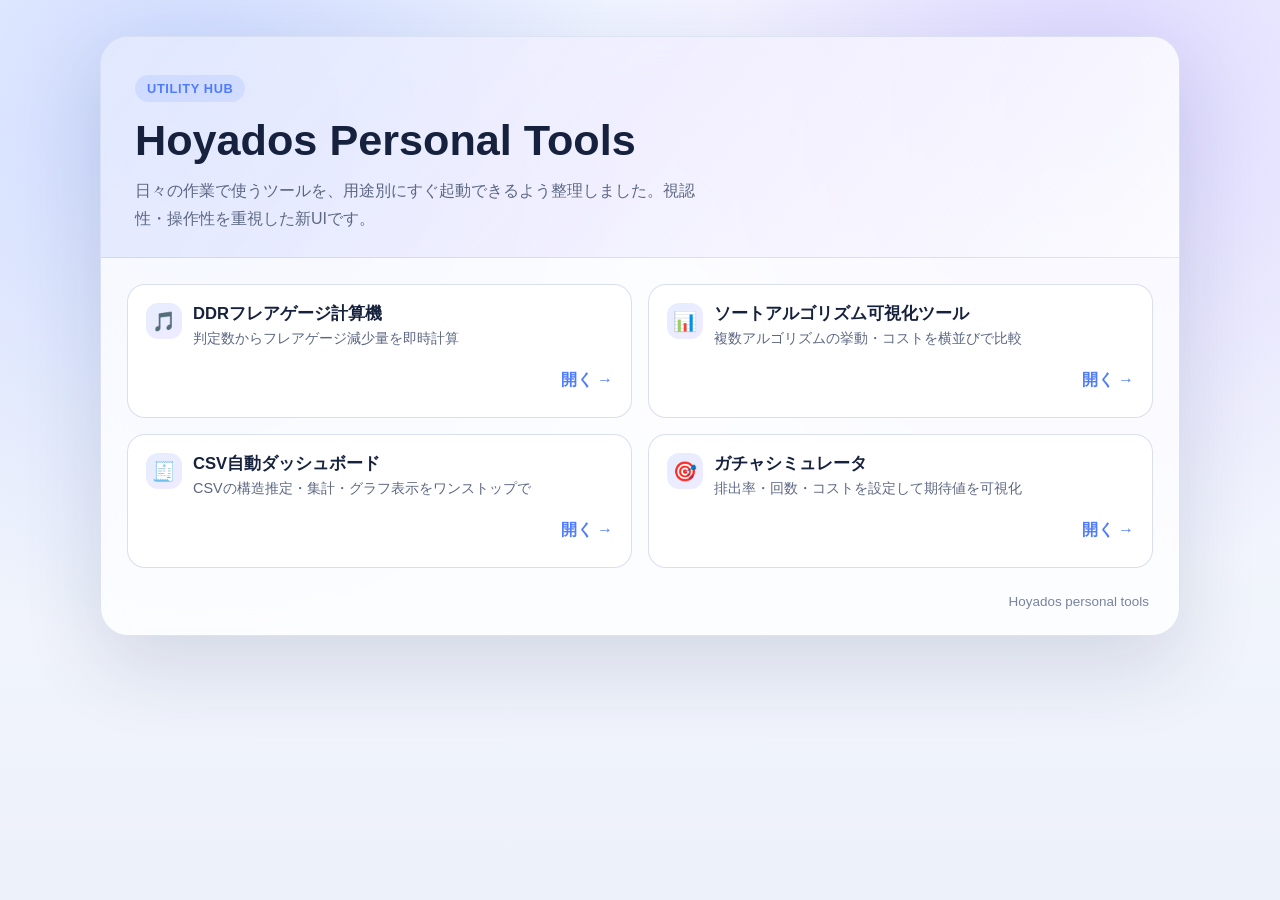
==== index.html @ 7c9bc8e3 "Redesign UI across index and all tool pages" ====
<!DOCTYPE html>
<html lang="ja">
<head>
    <meta charset="UTF-8">
    <meta name="viewport" content="width=device-width, initial-scale=1.0">
    <title>Hoyados personal tools</title>
    <style>
        :root {
            color-scheme: light;
            --bg: #f5f7fb;
            --panel: rgba(255, 255, 255, 0.78);
            --panel-strong: #ffffff;
            --text: #16223d;
            --muted: #5c6783;
            --accent: #4f7cff;
            --accent-2: #7b5cff;
            --outline: rgba(103, 124, 184, 0.2);
            --shadow: 0 30px 80px rgba(29, 48, 94, 0.14);
        }

        * { box-sizing: border-box; }

        body {
            margin: 0;
            min-height: 100vh;
            font-family: "Inter", "Segoe UI", "Noto Sans JP", sans-serif;
            color: var(--text);
            background:
                radial-gradient(circle at 15% 12%, rgba(79, 124, 255, 0.26), transparent 40%),
                radial-gradient(circle at 85% 10%, rgba(123, 92, 255, 0.22), transparent 36%),
                linear-gradient(180deg, #f8faff 0%, #edf1fa 100%);
            padding: 36px 16px;
        }

        .shell {
            width: min(1080px, 100%);
            margin: 0 auto;
            background: var(--panel);
            border-radius: 28px;
            border: 1px solid var(--outline);
            box-shadow: var(--shadow);
            backdrop-filter: blur(16px);
            overflow: hidden;
        }

        .hero {
            padding: 38px 34px 24px;
            border-bottom: 1px solid rgba(103, 124, 184, 0.16);
            background: linear-gradient(130deg, rgba(79, 124, 255, 0.12), rgba(123, 92, 255, 0.08), rgba(255, 255, 255, 0.4));
        }

        .meta {
            display: inline-flex;
            align-items: center;
            gap: 8px;
            padding: 6px 12px;
            border-radius: 999px;
            font-size: 0.8rem;
            letter-spacing: 0.05em;
            text-transform: uppercase;
            color: var(--accent);
            background: rgba(79, 124, 255, 0.12);
            margin-bottom: 14px;
            font-weight: 700;
        }

        h1 { margin: 0; font-size: clamp(1.9rem, 4vw, 2.7rem); }

        .lead {
            margin: 12px 0 0;
            max-width: 64ch;
            color: var(--muted);
            line-height: 1.75;
        }

        .link-list {
            display: grid;
            grid-template-columns: repeat(2, minmax(0, 1fr));
            gap: 16px;
            padding: 26px;
        }

        .tool-link {
            text-decoration: none;
            color: inherit;
            background: var(--panel-strong);
            border-radius: 18px;
            border: 1px solid rgba(108, 129, 189, 0.25);
            padding: 18px 18px 16px;
            transition: transform .18s ease, box-shadow .18s ease, border-color .18s ease;
            display: grid;
            gap: 10px;
            min-height: 134px;
        }

        .tool-link:hover {
            transform: translateY(-4px);
            border-color: rgba(79, 124, 255, 0.55);
            box-shadow: 0 20px 38px rgba(66, 98, 191, 0.18);
        }

        .tool-main {
            display: flex;
            align-items: flex-start;
            gap: 11px;
        }

        .emoji {
            width: 2.25rem;
            height: 2.25rem;
            display: grid;
            place-items: center;
            border-radius: 12px;
            background: linear-gradient(145deg, rgba(79, 124, 255, 0.14), rgba(123, 92, 255, 0.12));
            font-size: 1.2rem;
        }

        .tool-title { font-size: 1.04rem; font-weight: 700; }
        .tool-sub { color: var(--muted); font-size: 0.9rem; line-height: 1.5; margin-top: 3px; }
        .arrow { margin-left: auto; color: var(--accent); font-weight: 700; }

        .caption {
            padding: 0 30px 26px;
            color: #7883a1;
            font-size: .84rem;
            text-align: right;
        }

        @media (max-width: 760px) {
            .hero { padding: 30px 20px 18px; }
            .link-list { grid-template-columns: 1fr; padding: 18px; }
            .caption { padding: 0 20px 18px; text-align: left; }
            .tool-link { min-height: auto; }
        }
    </style>
</head>
<body>
    <div class="shell">
        <header class="hero">
            <div class="meta">Utility Hub</div>
            <h1>Hoyados Personal Tools</h1>
            <p class="lead">日々の作業で使うツールを、用途別にすぐ起動できるよう整理しました。視認性・操作性を重視した新UIです。</p>
        </header>

        <div class="link-list">
            <a class="tool-link" href="ddr_flare_gauge.html">
                <div class="tool-main">
                    <span class="emoji">🎵</span>
                    <div>
                        <div class="tool-title">DDRフレアゲージ計算機</div>
                        <div class="tool-sub">判定数からフレアゲージ減少量を即時計算</div>
                    </div>
                </div>
                <span class="arrow">開く →</span>
            </a>
            <a class="tool-link" href="sorting_visualizer.html">
                <div class="tool-main">
                    <span class="emoji">📊</span>
                    <div>
                        <div class="tool-title">ソートアルゴリズム可視化ツール</div>
                        <div class="tool-sub">複数アルゴリズムの挙動・コストを横並びで比較</div>
                    </div>
                </div>
                <span class="arrow">開く →</span>
            </a>
            <a class="tool-link" href="csv_dashboard.html">
                <div class="tool-main">
                    <span class="emoji">🧾</span>
                    <div>
                        <div class="tool-title">CSV自動ダッシュボード</div>
                        <div class="tool-sub">CSVの構造推定・集計・グラフ表示をワンストップで</div>
                    </div>
                </div>
                <span class="arrow">開く →</span>
            </a>
            <a class="tool-link" href="gacha_simulator.html">
                <div class="tool-main">
                    <span class="emoji">🎯</span>
                    <div>
                        <div class="tool-title">ガチャシミュレータ</div>
                        <div class="tool-sub">排出率・回数・コストを設定して期待値を可視化</div>
                    </div>
                </div>
                <span class="arrow">開く →</span>
            </a>
        </div>

        <div class="caption">Hoyados personal tools</div>
    </div>
</body>
</html>
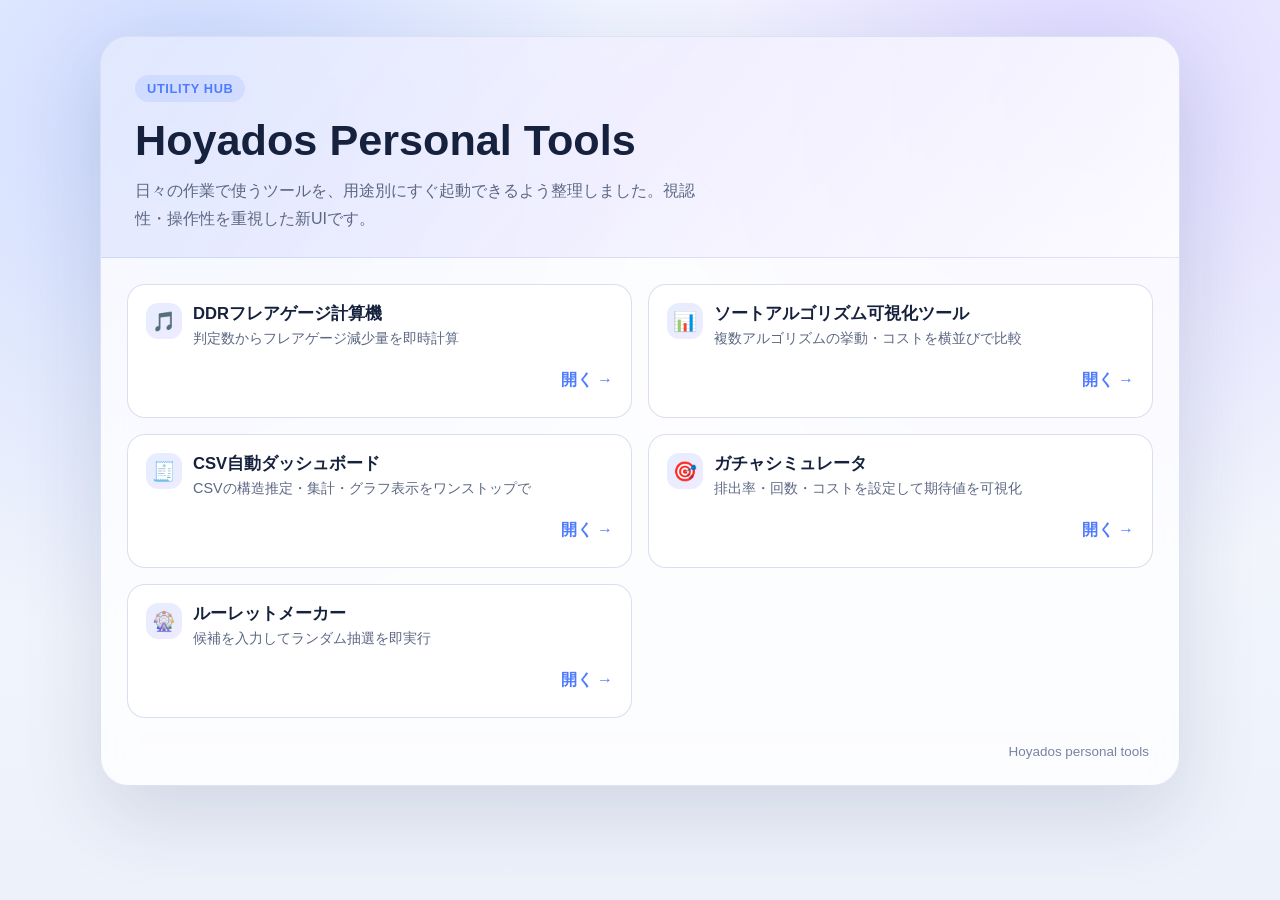
==== commit 41a00000: "Add roulette maker tool and home link" ====
--- a/index.html
+++ b/index.html
@@ -183,6 +183,16 @@
                 </div>
                 <span class="arrow">開く →</span>
             </a>
+            <a class="tool-link" href="roulette.html">
+                <div class="tool-main">
+                    <span class="emoji">🎡</span>
+                    <div>
+                        <div class="tool-title">ルーレットメーカー</div>
+                        <div class="tool-sub">候補を入力してランダム抽選を即実行</div>
+                    </div>
+                </div>
+                <span class="arrow">開く →</span>
+            </a>
         </div>
 
         <div class="caption">Hoyados personal tools</div>
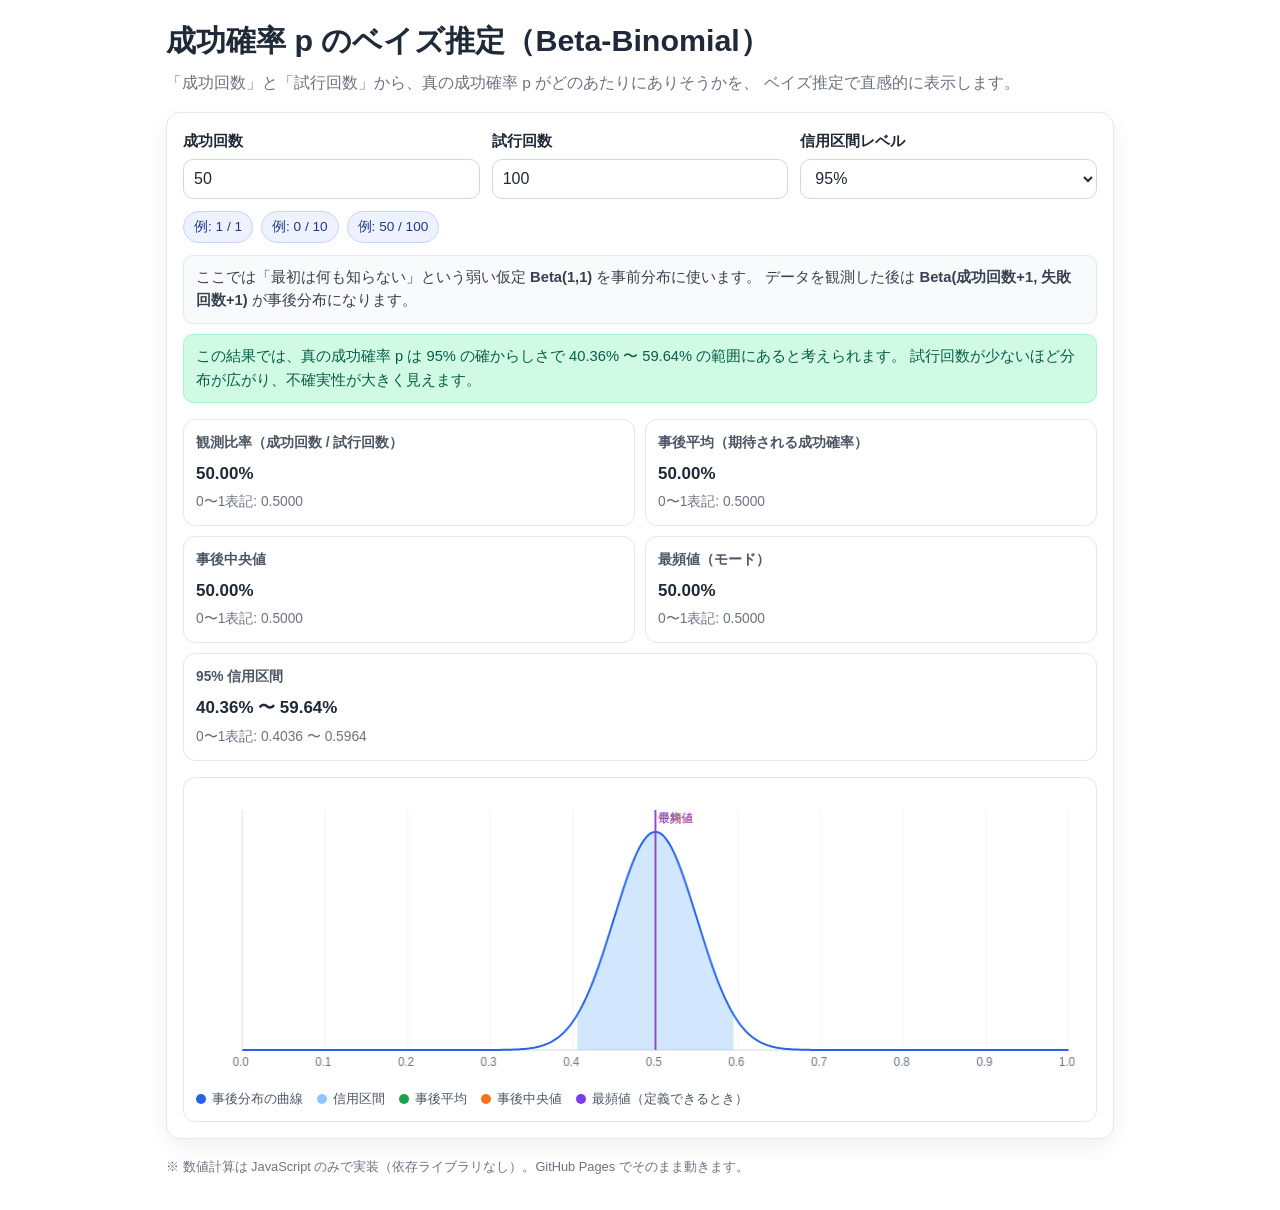
==== commit f9123f03: "Add single-page Bayesian success probability estimator site" ====
--- a/index.html
+++ b/index.html
@@ -1,201 +1,632 @@
 <!DOCTYPE html>
 <html lang="ja">
 <head>
-    <meta charset="UTF-8">
-    <meta name="viewport" content="width=device-width, initial-scale=1.0">
-    <title>Hoyados personal tools</title>
-    <style>
-        :root {
-            color-scheme: light;
-            --bg: #f5f7fb;
-            --panel: rgba(255, 255, 255, 0.78);
-            --panel-strong: #ffffff;
-            --text: #16223d;
-            --muted: #5c6783;
-            --accent: #4f7cff;
-            --accent-2: #7b5cff;
-            --outline: rgba(103, 124, 184, 0.2);
-            --shadow: 0 30px 80px rgba(29, 48, 94, 0.14);
-        }
-
-        * { box-sizing: border-box; }
-
-        body {
-            margin: 0;
-            min-height: 100vh;
-            font-family: "Inter", "Segoe UI", "Noto Sans JP", sans-serif;
-            color: var(--text);
-            background:
-                radial-gradient(circle at 15% 12%, rgba(79, 124, 255, 0.26), transparent 40%),
-                radial-gradient(circle at 85% 10%, rgba(123, 92, 255, 0.22), transparent 36%),
-                linear-gradient(180deg, #f8faff 0%, #edf1fa 100%);
-            padding: 36px 16px;
-        }
-
-        .shell {
-            width: min(1080px, 100%);
-            margin: 0 auto;
-            background: var(--panel);
-            border-radius: 28px;
-            border: 1px solid var(--outline);
-            box-shadow: var(--shadow);
-            backdrop-filter: blur(16px);
-            overflow: hidden;
-        }
-
-        .hero {
-            padding: 38px 34px 24px;
-            border-bottom: 1px solid rgba(103, 124, 184, 0.16);
-            background: linear-gradient(130deg, rgba(79, 124, 255, 0.12), rgba(123, 92, 255, 0.08), rgba(255, 255, 255, 0.4));
-        }
-
-        .meta {
-            display: inline-flex;
-            align-items: center;
-            gap: 8px;
-            padding: 6px 12px;
-            border-radius: 999px;
-            font-size: 0.8rem;
-            letter-spacing: 0.05em;
-            text-transform: uppercase;
-            color: var(--accent);
-            background: rgba(79, 124, 255, 0.12);
-            margin-bottom: 14px;
-            font-weight: 700;
-        }
-
-        h1 { margin: 0; font-size: clamp(1.9rem, 4vw, 2.7rem); }
-
-        .lead {
-            margin: 12px 0 0;
-            max-width: 64ch;
-            color: var(--muted);
-            line-height: 1.75;
-        }
-
-        .link-list {
-            display: grid;
-            grid-template-columns: repeat(2, minmax(0, 1fr));
-            gap: 16px;
-            padding: 26px;
-        }
-
-        .tool-link {
-            text-decoration: none;
-            color: inherit;
-            background: var(--panel-strong);
-            border-radius: 18px;
-            border: 1px solid rgba(108, 129, 189, 0.25);
-            padding: 18px 18px 16px;
-            transition: transform .18s ease, box-shadow .18s ease, border-color .18s ease;
-            display: grid;
-            gap: 10px;
-            min-height: 134px;
-        }
-
-        .tool-link:hover {
-            transform: translateY(-4px);
-            border-color: rgba(79, 124, 255, 0.55);
-            box-shadow: 0 20px 38px rgba(66, 98, 191, 0.18);
-        }
-
-        .tool-main {
-            display: flex;
-            align-items: flex-start;
-            gap: 11px;
-        }
-
-        .emoji {
-            width: 2.25rem;
-            height: 2.25rem;
-            display: grid;
-            place-items: center;
-            border-radius: 12px;
-            background: linear-gradient(145deg, rgba(79, 124, 255, 0.14), rgba(123, 92, 255, 0.12));
-            font-size: 1.2rem;
-        }
-
-        .tool-title { font-size: 1.04rem; font-weight: 700; }
-        .tool-sub { color: var(--muted); font-size: 0.9rem; line-height: 1.5; margin-top: 3px; }
-        .arrow { margin-left: auto; color: var(--accent); font-weight: 700; }
-
-        .caption {
-            padding: 0 30px 26px;
-            color: #7883a1;
-            font-size: .84rem;
-            text-align: right;
-        }
-
-        @media (max-width: 760px) {
-            .hero { padding: 30px 20px 18px; }
-            .link-list { grid-template-columns: 1fr; padding: 18px; }
-            .caption { padding: 0 20px 18px; text-align: left; }
-            .tool-link { min-height: auto; }
-        }
-    </style>
+  <meta charset="UTF-8" />
+  <meta name="viewport" content="width=device-width, initial-scale=1.0" />
+  <title>ベイズ成功確率推定ツール</title>
+  <style>
+    :root {
+      --bg: #ffffff;
+      --card: #ffffff;
+      --text: #1f2937;
+      --muted: #6b7280;
+      --line: #e5e7eb;
+      --accent: #2563eb;
+      --accent-soft: #dbeafe;
+      --danger: #b91c1c;
+      --danger-bg: #fee2e2;
+      --ok: #065f46;
+      --ok-bg: #d1fae5;
+      --shadow: 0 8px 24px rgba(17, 24, 39, 0.06);
+    }
+
+    * { box-sizing: border-box; }
+
+    body {
+      margin: 0;
+      font-family: "Noto Sans JP", "Hiragino Kaku Gothic ProN", "Yu Gothic", sans-serif;
+      color: var(--text);
+      background: var(--bg);
+      line-height: 1.6;
+    }
+
+    .container {
+      max-width: 980px;
+      margin: 0 auto;
+      padding: 20px 16px 32px;
+    }
+
+    h1 {
+      margin: 0;
+      font-size: clamp(1.4rem, 2.4vw, 1.9rem);
+      line-height: 1.35;
+    }
+
+    .lead {
+      margin: 10px 0 0;
+      color: var(--muted);
+      font-size: 0.97rem;
+    }
+
+    .panel {
+      margin-top: 16px;
+      border: 1px solid var(--line);
+      border-radius: 14px;
+      padding: 16px;
+      background: var(--card);
+      box-shadow: var(--shadow);
+    }
+
+    .input-grid {
+      display: grid;
+      grid-template-columns: repeat(3, minmax(0, 1fr));
+      gap: 12px;
+    }
+
+    .field label {
+      display: block;
+      font-weight: 600;
+      margin-bottom: 6px;
+      font-size: 0.94rem;
+    }
+
+    .field input,
+    .field select {
+      width: 100%;
+      height: 40px;
+      border: 1px solid #cfd6e4;
+      border-radius: 10px;
+      padding: 0 10px;
+      font-size: 1rem;
+      background: #fff;
+      color: var(--text);
+    }
+
+    .field input:focus,
+    .field select:focus {
+      outline: 2px solid var(--accent-soft);
+      border-color: var(--accent);
+    }
+
+    .samples {
+      display: flex;
+      flex-wrap: wrap;
+      gap: 8px;
+      margin-top: 12px;
+    }
+
+    .sample-btn {
+      border: 1px solid #c7d2fe;
+      color: #1e3a8a;
+      background: #eef2ff;
+      border-radius: 999px;
+      padding: 6px 10px;
+      font-size: 0.85rem;
+      cursor: pointer;
+    }
+
+    .error-box {
+      margin-top: 12px;
+      background: var(--danger-bg);
+      color: var(--danger);
+      border: 1px solid #fecaca;
+      border-radius: 10px;
+      padding: 10px 12px;
+      font-size: 0.92rem;
+      display: none;
+    }
+
+    .explain {
+      margin-top: 12px;
+      background: #f9fafb;
+      border: 1px solid var(--line);
+      border-radius: 10px;
+      padding: 10px 12px;
+      font-size: 0.92rem;
+      color: #374151;
+    }
+
+    .cards {
+      margin-top: 16px;
+      display: grid;
+      grid-template-columns: repeat(2, minmax(0, 1fr));
+      gap: 10px;
+    }
+
+    .result-card {
+      border: 1px solid var(--line);
+      border-radius: 12px;
+      padding: 12px;
+      background: #fff;
+    }
+
+    .result-card h3 {
+      margin: 0;
+      font-size: 0.86rem;
+      color: #4b5563;
+      font-weight: 600;
+    }
+
+    .value-main {
+      margin-top: 6px;
+      font-weight: 700;
+      font-size: 1.06rem;
+    }
+
+    .value-sub {
+      margin-top: 4px;
+      color: #6b7280;
+      font-size: 0.86rem;
+    }
+
+    .chart-wrap {
+      margin-top: 16px;
+      border: 1px solid var(--line);
+      border-radius: 12px;
+      background: #fff;
+      padding: 12px;
+    }
+
+    canvas {
+      width: 100%;
+      height: 290px;
+      display: block;
+      border-radius: 10px;
+      background: #ffffff;
+    }
+
+    .legend {
+      margin-top: 8px;
+      display: flex;
+      flex-wrap: wrap;
+      gap: 8px 14px;
+      font-size: 0.84rem;
+      color: #4b5563;
+    }
+
+    .dot {
+      width: 10px;
+      height: 10px;
+      border-radius: 50%;
+      display: inline-block;
+      margin-right: 6px;
+      vertical-align: -1px;
+    }
+
+    .summary-band {
+      margin-top: 10px;
+      background: var(--ok-bg);
+      color: var(--ok);
+      border: 1px solid #a7f3d0;
+      border-radius: 10px;
+      padding: 10px 12px;
+      font-size: 0.92rem;
+    }
+
+    footer {
+      margin-top: 18px;
+      color: #6b7280;
+      font-size: 0.8rem;
+    }
+
+    @media (max-width: 760px) {
+      .input-grid,
+      .cards {
+        grid-template-columns: 1fr;
+      }
+
+      canvas { height: 240px; }
+    }
+  </style>
 </head>
 <body>
-    <div class="shell">
-        <header class="hero">
-            <div class="meta">Utility Hub</div>
-            <h1>Hoyados Personal Tools</h1>
-            <p class="lead">日々の作業で使うツールを、用途別にすぐ起動できるよう整理しました。視認性・操作性を重視した新UIです。</p>
-        </header>
-
-        <div class="link-list">
-            <a class="tool-link" href="ddr_flare_gauge.html">
-                <div class="tool-main">
-                    <span class="emoji">🎵</span>
-                    <div>
-                        <div class="tool-title">DDRフレアゲージ計算機</div>
-                        <div class="tool-sub">判定数からフレアゲージ減少量を即時計算</div>
-                    </div>
-                </div>
-                <span class="arrow">開く →</span>
-            </a>
-            <a class="tool-link" href="sorting_visualizer.html">
-                <div class="tool-main">
-                    <span class="emoji">📊</span>
-                    <div>
-                        <div class="tool-title">ソートアルゴリズム可視化ツール</div>
-                        <div class="tool-sub">複数アルゴリズムの挙動・コストを横並びで比較</div>
-                    </div>
-                </div>
-                <span class="arrow">開く →</span>
-            </a>
-            <a class="tool-link" href="csv_dashboard.html">
-                <div class="tool-main">
-                    <span class="emoji">🧾</span>
-                    <div>
-                        <div class="tool-title">CSV自動ダッシュボード</div>
-                        <div class="tool-sub">CSVの構造推定・集計・グラフ表示をワンストップで</div>
-                    </div>
-                </div>
-                <span class="arrow">開く →</span>
-            </a>
-            <a class="tool-link" href="gacha_simulator.html">
-                <div class="tool-main">
-                    <span class="emoji">🎯</span>
-                    <div>
-                        <div class="tool-title">ガチャシミュレータ</div>
-                        <div class="tool-sub">排出率・回数・コストを設定して期待値を可視化</div>
-                    </div>
-                </div>
-                <span class="arrow">開く →</span>
-            </a>
-            <a class="tool-link" href="roulette.html">
-                <div class="tool-main">
-                    <span class="emoji">🎡</span>
-                    <div>
-                        <div class="tool-title">ルーレットメーカー</div>
-                        <div class="tool-sub">候補を入力してランダム抽選を即実行</div>
-                    </div>
-                </div>
-                <span class="arrow">開く →</span>
-            </a>
+  <main class="container">
+    <h1>成功確率 p のベイズ推定（Beta-Binomial）</h1>
+    <p class="lead">
+      「成功回数」と「試行回数」から、真の成功確率 p がどのあたりにありそうかを、
+      ベイズ推定で直感的に表示します。
+    </p>
+
+    <section class="panel" aria-label="入力エリア">
+      <div class="input-grid">
+        <div class="field">
+          <label for="success">成功回数</label>
+          <input id="success" type="number" min="0" step="1" value="50" inputmode="numeric" />
         </div>
-
-        <div class="caption">Hoyados personal tools</div>
-    </div>
+        <div class="field">
+          <label for="trials">試行回数</label>
+          <input id="trials" type="number" min="1" step="1" value="100" inputmode="numeric" />
+        </div>
+        <div class="field">
+          <label for="level">信用区間レベル</label>
+          <select id="level">
+            <option value="0.90">90%</option>
+            <option value="0.95" selected>95%</option>
+            <option value="0.99">99%</option>
+          </select>
+        </div>
+      </div>
+
+      <div class="samples" aria-label="サンプル入力">
+        <button class="sample-btn" type="button" data-s="1" data-n="1">例: 1 / 1</button>
+        <button class="sample-btn" type="button" data-s="0" data-n="10">例: 0 / 10</button>
+        <button class="sample-btn" type="button" data-s="50" data-n="100">例: 50 / 100</button>
+      </div>
+
+      <div id="errorBox" class="error-box" role="alert"></div>
+
+      <div class="explain">
+        ここでは「最初は何も知らない」という弱い仮定 <strong>Beta(1,1)</strong> を事前分布に使います。
+        データを観測した後は <strong>Beta(成功回数+1, 失敗回数+1)</strong> が事後分布になります。
+      </div>
+
+      <div id="summaryBand" class="summary-band"></div>
+
+      <div class="cards" id="cards"></div>
+
+      <div class="chart-wrap">
+        <canvas id="posteriorChart" width="920" height="290" aria-label="事後分布グラフ"></canvas>
+        <div class="legend">
+          <span><span class="dot" style="background:#2563eb"></span>事後分布の曲線</span>
+          <span><span class="dot" style="background:#93c5fd"></span>信用区間</span>
+          <span><span class="dot" style="background:#16a34a"></span>事後平均</span>
+          <span><span class="dot" style="background:#f97316"></span>事後中央値</span>
+          <span><span class="dot" style="background:#7c3aed"></span>最頻値（定義できるとき）</span>
+        </div>
+      </div>
+    </section>
+
+    <footer>
+      ※ 数値計算は JavaScript のみで実装（依存ライブラリなし）。GitHub Pages でそのまま動きます。
+    </footer>
+  </main>
+
+  <script>
+    "use strict";
+
+    const successEl = document.getElementById("success");
+    const trialsEl = document.getElementById("trials");
+    const levelEl = document.getElementById("level");
+    const errorBox = document.getElementById("errorBox");
+    const summaryBand = document.getElementById("summaryBand");
+    const cards = document.getElementById("cards");
+    const canvas = document.getElementById("posteriorChart");
+    const ctx = canvas.getContext("2d");
+
+    const EPS = 1e-12;
+
+    // Lanczos approximation for log-gamma.
+    function logGamma(z) {
+      const p = [
+        676.5203681218851, -1259.1392167224028, 771.3234287776531,
+        -176.6150291621406, 12.507343278686905, -0.13857109526572012,
+        9.984369578019572e-6, 1.5056327351493116e-7
+      ];
+
+      if (z < 0.5) {
+        return Math.log(Math.PI) - Math.log(Math.sin(Math.PI * z)) - logGamma(1 - z);
+      }
+
+      z -= 1;
+      let x = 0.9999999999998099;
+      for (let i = 0; i < p.length; i++) {
+        x += p[i] / (z + i + 1);
+      }
+
+      const t = z + p.length - 0.5;
+      return 0.9189385332046727 + (z + 0.5) * Math.log(t) - t + Math.log(x);
+    }
+
+    function logBeta(a, b) {
+      return logGamma(a) + logGamma(b) - logGamma(a + b);
+    }
+
+    // Continued fraction for incomplete beta function.
+    function betaContinuedFraction(a, b, x) {
+      const maxIter = 200;
+      const fpMin = 1e-30;
+      let qab = a + b;
+      let qap = a + 1;
+      let qam = a - 1;
+      let c = 1;
+      let d = 1 - (qab * x) / qap;
+      if (Math.abs(d) < fpMin) d = fpMin;
+      d = 1 / d;
+      let h = d;
+
+      for (let m = 1; m <= maxIter; m++) {
+        const m2 = 2 * m;
+        let aa = (m * (b - m) * x) / ((qam + m2) * (a + m2));
+        d = 1 + aa * d;
+        if (Math.abs(d) < fpMin) d = fpMin;
+        c = 1 + aa / c;
+        if (Math.abs(c) < fpMin) c = fpMin;
+        d = 1 / d;
+        h *= d * c;
+
+        aa = (-(a + m) * (qab + m) * x) / ((a + m2) * (qap + m2));
+        d = 1 + aa * d;
+        if (Math.abs(d) < fpMin) d = fpMin;
+        c = 1 + aa / c;
+        if (Math.abs(c) < fpMin) c = fpMin;
+        d = 1 / d;
+        const delta = d * c;
+        h *= delta;
+
+        if (Math.abs(delta - 1) < 3e-10) {
+          break;
+        }
+      }
+
+      return h;
+    }
+
+    // Regularized incomplete beta I_x(a,b).
+    function betaCdf(x, a, b) {
+      if (x <= 0) return 0;
+      if (x >= 1) return 1;
+
+      const bt = Math.exp(a * Math.log(x) + b * Math.log(1 - x) - logBeta(a, b));
+      if (x < (a + 1) / (a + b + 2)) {
+        return (bt * betaContinuedFraction(a, b, x)) / a;
+      }
+      return 1 - (bt * betaContinuedFraction(b, a, 1 - x)) / b;
+    }
+
+    function betaQuantile(prob, a, b) {
+      if (prob <= 0) return 0;
+      if (prob >= 1) return 1;
+
+      // Binary search (robust and sufficient for this UI).
+      let lo = 0;
+      let hi = 1;
+      for (let i = 0; i < 80; i++) {
+        const mid = (lo + hi) / 2;
+        const cdf = betaCdf(mid, a, b);
+        if (cdf > prob) {
+          hi = mid;
+        } else {
+          lo = mid;
+        }
+      }
+      return (lo + hi) / 2;
+    }
+
+    function betaPdf(x, a, b) {
+      if (x <= 0 || x >= 1) return 0;
+      return Math.exp((a - 1) * Math.log(x) + (b - 1) * Math.log(1 - x) - logBeta(a, b));
+    }
+
+    function formatProb(x) {
+      const pct = (x * 100).toFixed(2) + "%";
+      const zeroOne = x.toFixed(4);
+      return { pct, zeroOne };
+    }
+
+    function validateInputs(success, trials) {
+      if (!Number.isInteger(trials) || trials <= 0) {
+        return "試行回数は 1 以上の整数で入力してください。";
+      }
+      if (!Number.isInteger(success) || success < 0) {
+        return "成功回数は 0 以上の整数で入力してください。";
+      }
+      if (success > trials) {
+        return "成功回数は試行回数以下にしてください。";
+      }
+      return "";
+    }
+
+    function drawChart(params) {
+      const { a, b, ciLow, ciHigh, mean, median, mode } = params;
+      const W = canvas.width;
+      const H = canvas.height;
+      const pad = { l: 48, r: 16, t: 20, b: 30 };
+      const innerW = W - pad.l - pad.r;
+      const innerH = H - pad.t - pad.b;
+
+      ctx.clearRect(0, 0, W, H);
+
+      const n = 360;
+      const xs = [];
+      const ys = [];
+      let yMax = 0;
+      for (let i = 0; i <= n; i++) {
+        const x = i / n;
+        // Keep away from exact 0 and 1 for numerical stability.
+        const xSafe = Math.min(1 - EPS, Math.max(EPS, x));
+        const y = betaPdf(xSafe, a, b);
+        xs.push(x);
+        ys.push(y);
+        if (isFinite(y)) yMax = Math.max(yMax, y);
+      }
+      yMax = yMax * 1.1 || 1;
+
+      const px = (x) => pad.l + x * innerW;
+      const py = (y) => pad.t + innerH - (y / yMax) * innerH;
+
+      // Axis.
+      ctx.strokeStyle = "#cfd6e4";
+      ctx.lineWidth = 1;
+      ctx.beginPath();
+      ctx.moveTo(pad.l, pad.t);
+      ctx.lineTo(pad.l, pad.t + innerH);
+      ctx.lineTo(pad.l + innerW, pad.t + innerH);
+      ctx.stroke();
+
+      // X ticks.
+      ctx.fillStyle = "#6b7280";
+      ctx.font = "12px sans-serif";
+      for (let t = 0; t <= 10; t++) {
+        const xv = t / 10;
+        const xPix = px(xv);
+        ctx.strokeStyle = "#eef2f7";
+        ctx.beginPath();
+        ctx.moveTo(xPix, pad.t);
+        ctx.lineTo(xPix, pad.t + innerH);
+        ctx.stroke();
+        ctx.fillText(xv.toFixed(1), xPix - 10, pad.t + innerH + 16);
+      }
+
+      // CI fill.
+      ctx.fillStyle = "rgba(147,197,253,0.42)";
+      ctx.beginPath();
+      let started = false;
+      for (let i = 0; i <= n; i++) {
+        const x = xs[i];
+        if (x < ciLow || x > ciHigh) continue;
+        const xPix = px(x);
+        const yPix = py(ys[i]);
+        if (!started) {
+          ctx.moveTo(xPix, py(0));
+          ctx.lineTo(xPix, yPix);
+          started = true;
+        } else {
+          ctx.lineTo(xPix, yPix);
+        }
+      }
+      if (started) {
+        for (let i = n; i >= 0; i--) {
+          const x = xs[i];
+          if (x < ciLow || x > ciHigh) continue;
+          ctx.lineTo(px(x), py(0));
+        }
+      }
+      ctx.closePath();
+      ctx.fill();
+
+      // Density curve.
+      ctx.strokeStyle = "#2563eb";
+      ctx.lineWidth = 2;
+      ctx.beginPath();
+      for (let i = 0; i <= n; i++) {
+        const xPix = px(xs[i]);
+        const yPix = py(ys[i]);
+        if (i === 0) ctx.moveTo(xPix, yPix);
+        else ctx.lineTo(xPix, yPix);
+      }
+      ctx.stroke();
+
+      const drawMarker = (x, color, label) => {
+        ctx.strokeStyle = color;
+        ctx.lineWidth = 1.5;
+        ctx.beginPath();
+        ctx.moveTo(px(x), pad.t);
+        ctx.lineTo(px(x), pad.t + innerH);
+        ctx.stroke();
+        ctx.fillStyle = color;
+        ctx.fillText(label, Math.min(px(x) + 3, W - 56), pad.t + 12);
+      };
+
+      drawMarker(mean, "#16a34a", "平均");
+      drawMarker(median, "#f97316", "中央値");
+      if (mode !== null) {
+        drawMarker(mode, "#7c3aed", "最頻値");
+      }
+    }
+
+    function render() {
+      const success = Number(successEl.value);
+      const trials = Number(trialsEl.value);
+      const level = Number(levelEl.value);
+
+      const err = validateInputs(success, trials);
+      if (err) {
+        errorBox.style.display = "block";
+        errorBox.textContent = err;
+        cards.innerHTML = "";
+        summaryBand.textContent = "入力が有効になると推定結果を表示します。";
+        ctx.clearRect(0, 0, canvas.width, canvas.height);
+        return;
+      }
+      errorBox.style.display = "none";
+
+      const failures = trials - success;
+      const a = success + 1;
+      const b = failures + 1;
+
+      const obs = success / trials;
+      const mean = a / (a + b);
+      const median = betaQuantile(0.5, a, b);
+
+      let mode = null;
+      let modeLabel = "端に張り付く形になり、通常の意味での最頻値は定義できません。";
+      if (a > 1 && b > 1) {
+        mode = (a - 1) / (a + b - 2);
+        modeLabel = "定義可能";
+      }
+
+      const alpha = 1 - level;
+      const ciLow = betaQuantile(alpha / 2, a, b);
+      const ciHigh = betaQuantile(1 - alpha / 2, a, b);
+
+      const obsF = formatProb(obs);
+      const meanF = formatProb(mean);
+      const medF = formatProb(median);
+      const ciLowF = formatProb(ciLow);
+      const ciHighF = formatProb(ciHigh);
+
+      let modeTextMain;
+      let modeTextSub;
+      if (mode !== null) {
+        const modeF = formatProb(mode);
+        modeTextMain = `${modeF.pct}`;
+        modeTextSub = `0〜1表記: ${modeF.zeroOne}`;
+      } else {
+        modeTextMain = "定義不可（境界で最大）";
+        modeTextSub = "a<=1 または b<=1 のため";
+      }
+
+      cards.innerHTML = `
+        <article class="result-card">
+          <h3>観測比率（成功回数 / 試行回数）</h3>
+          <div class="value-main">${obsF.pct}</div>
+          <div class="value-sub">0〜1表記: ${obsF.zeroOne}</div>
+        </article>
+        <article class="result-card">
+          <h3>事後平均（期待される成功確率）</h3>
+          <div class="value-main">${meanF.pct}</div>
+          <div class="value-sub">0〜1表記: ${meanF.zeroOne}</div>
+        </article>
+        <article class="result-card">
+          <h3>事後中央値</h3>
+          <div class="value-main">${medF.pct}</div>
+          <div class="value-sub">0〜1表記: ${medF.zeroOne}</div>
+        </article>
+        <article class="result-card">
+          <h3>最頻値（モード）</h3>
+          <div class="value-main">${modeTextMain}</div>
+          <div class="value-sub">${modeTextSub}</div>
+        </article>
+        <article class="result-card" style="grid-column: 1 / -1;">
+          <h3>${Math.round(level * 100)}% 信用区間</h3>
+          <div class="value-main">${ciLowF.pct} 〜 ${ciHighF.pct}</div>
+          <div class="value-sub">0〜1表記: ${ciLowF.zeroOne} 〜 ${ciHighF.zeroOne}</div>
+        </article>
+      `;
+
+      summaryBand.textContent = `
+        この結果では、真の成功確率 p は ${Math.round(level * 100)}% の確からしさで
+        ${ciLowF.pct} 〜 ${ciHighF.pct} の範囲にあると考えられます。
+        試行回数が少ないほど分布が広がり、不確実性が大きく見えます。
+      `.replace(/\s+/g, " ").trim();
+
+      drawChart({ a, b, ciLow, ciHigh, mean, median, mode });
+    }
+
+    [successEl, trialsEl, levelEl].forEach((el) => {
+      el.addEventListener("input", render);
+      el.addEventListener("change", render);
+    });
+
+    document.querySelectorAll(".sample-btn").forEach((btn) => {
+      btn.addEventListener("click", () => {
+        successEl.value = btn.dataset.s;
+        trialsEl.value = btn.dataset.n;
+        render();
+      });
+    });
+
+    render();
+  </script>
 </body>
 </html>
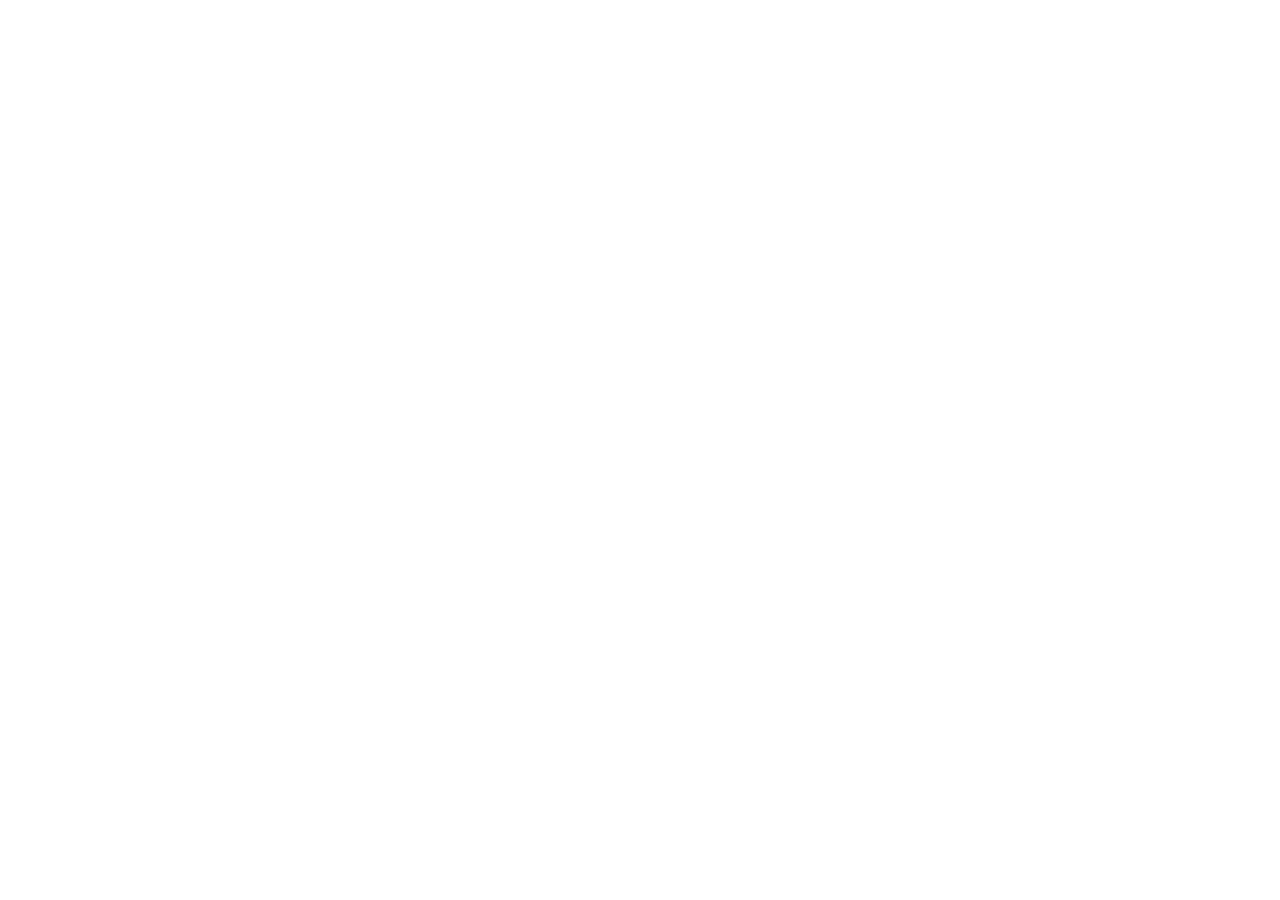
==== commit f7d3b2e3: "Merge branch 'main' into codex/create-roulette-game" ====
--- a/index.html
+++ b/index.html
@@ -219,414 +219,4 @@
     }
   </style>
 </head>
-<body>
-  <main class="container">
-    <h1>成功確率 p のベイズ推定（Beta-Binomial）</h1>
-    <p class="lead">
-      「成功回数」と「試行回数」から、真の成功確率 p がどのあたりにありそうかを、
-      ベイズ推定で直感的に表示します。
-    </p>
-
-    <section class="panel" aria-label="入力エリア">
-      <div class="input-grid">
-        <div class="field">
-          <label for="success">成功回数</label>
-          <input id="success" type="number" min="0" step="1" value="50" inputmode="numeric" />
-        </div>
-        <div class="field">
-          <label for="trials">試行回数</label>
-          <input id="trials" type="number" min="1" step="1" value="100" inputmode="numeric" />
-        </div>
-        <div class="field">
-          <label for="level">信用区間レベル</label>
-          <select id="level">
-            <option value="0.90">90%</option>
-            <option value="0.95" selected>95%</option>
-            <option value="0.99">99%</option>
-          </select>
-        </div>
-      </div>
-
-      <div class="samples" aria-label="サンプル入力">
-        <button class="sample-btn" type="button" data-s="1" data-n="1">例: 1 / 1</button>
-        <button class="sample-btn" type="button" data-s="0" data-n="10">例: 0 / 10</button>
-        <button class="sample-btn" type="button" data-s="50" data-n="100">例: 50 / 100</button>
-      </div>
-
-      <div id="errorBox" class="error-box" role="alert"></div>
-
-      <div class="explain">
-        ここでは「最初は何も知らない」という弱い仮定 <strong>Beta(1,1)</strong> を事前分布に使います。
-        データを観測した後は <strong>Beta(成功回数+1, 失敗回数+1)</strong> が事後分布になります。
-      </div>
-
-      <div id="summaryBand" class="summary-band"></div>
-
-      <div class="cards" id="cards"></div>
-
-      <div class="chart-wrap">
-        <canvas id="posteriorChart" width="920" height="290" aria-label="事後分布グラフ"></canvas>
-        <div class="legend">
-          <span><span class="dot" style="background:#2563eb"></span>事後分布の曲線</span>
-          <span><span class="dot" style="background:#93c5fd"></span>信用区間</span>
-          <span><span class="dot" style="background:#16a34a"></span>事後平均</span>
-          <span><span class="dot" style="background:#f97316"></span>事後中央値</span>
-          <span><span class="dot" style="background:#7c3aed"></span>最頻値（定義できるとき）</span>
-        </div>
-      </div>
-    </section>
-
-    <footer>
-      ※ 数値計算は JavaScript のみで実装（依存ライブラリなし）。GitHub Pages でそのまま動きます。
-    </footer>
-  </main>
-
-  <script>
-    "use strict";
-
-    const successEl = document.getElementById("success");
-    const trialsEl = document.getElementById("trials");
-    const levelEl = document.getElementById("level");
-    const errorBox = document.getElementById("errorBox");
-    const summaryBand = document.getElementById("summaryBand");
-    const cards = document.getElementById("cards");
-    const canvas = document.getElementById("posteriorChart");
-    const ctx = canvas.getContext("2d");
-
-    const EPS = 1e-12;
-
-    // Lanczos approximation for log-gamma.
-    function logGamma(z) {
-      const p = [
-        676.5203681218851, -1259.1392167224028, 771.3234287776531,
-        -176.6150291621406, 12.507343278686905, -0.13857109526572012,
-        9.984369578019572e-6, 1.5056327351493116e-7
-      ];
-
-      if (z < 0.5) {
-        return Math.log(Math.PI) - Math.log(Math.sin(Math.PI * z)) - logGamma(1 - z);
-      }
-
-      z -= 1;
-      let x = 0.9999999999998099;
-      for (let i = 0; i < p.length; i++) {
-        x += p[i] / (z + i + 1);
-      }
-
-      const t = z + p.length - 0.5;
-      return 0.9189385332046727 + (z + 0.5) * Math.log(t) - t + Math.log(x);
-    }
-
-    function logBeta(a, b) {
-      return logGamma(a) + logGamma(b) - logGamma(a + b);
-    }
-
-    // Continued fraction for incomplete beta function.
-    function betaContinuedFraction(a, b, x) {
-      const maxIter = 200;
-      const fpMin = 1e-30;
-      let qab = a + b;
-      let qap = a + 1;
-      let qam = a - 1;
-      let c = 1;
-      let d = 1 - (qab * x) / qap;
-      if (Math.abs(d) < fpMin) d = fpMin;
-      d = 1 / d;
-      let h = d;
-
-      for (let m = 1; m <= maxIter; m++) {
-        const m2 = 2 * m;
-        let aa = (m * (b - m) * x) / ((qam + m2) * (a + m2));
-        d = 1 + aa * d;
-        if (Math.abs(d) < fpMin) d = fpMin;
-        c = 1 + aa / c;
-        if (Math.abs(c) < fpMin) c = fpMin;
-        d = 1 / d;
-        h *= d * c;
-
-        aa = (-(a + m) * (qab + m) * x) / ((a + m2) * (qap + m2));
-        d = 1 + aa * d;
-        if (Math.abs(d) < fpMin) d = fpMin;
-        c = 1 + aa / c;
-        if (Math.abs(c) < fpMin) c = fpMin;
-        d = 1 / d;
-        const delta = d * c;
-        h *= delta;
-
-        if (Math.abs(delta - 1) < 3e-10) {
-          break;
-        }
-      }
-
-      return h;
-    }
-
-    // Regularized incomplete beta I_x(a,b).
-    function betaCdf(x, a, b) {
-      if (x <= 0) return 0;
-      if (x >= 1) return 1;
-
-      const bt = Math.exp(a * Math.log(x) + b * Math.log(1 - x) - logBeta(a, b));
-      if (x < (a + 1) / (a + b + 2)) {
-        return (bt * betaContinuedFraction(a, b, x)) / a;
-      }
-      return 1 - (bt * betaContinuedFraction(b, a, 1 - x)) / b;
-    }
-
-    function betaQuantile(prob, a, b) {
-      if (prob <= 0) return 0;
-      if (prob >= 1) return 1;
-
-      // Binary search (robust and sufficient for this UI).
-      let lo = 0;
-      let hi = 1;
-      for (let i = 0; i < 80; i++) {
-        const mid = (lo + hi) / 2;
-        const cdf = betaCdf(mid, a, b);
-        if (cdf > prob) {
-          hi = mid;
-        } else {
-          lo = mid;
-        }
-      }
-      return (lo + hi) / 2;
-    }
-
-    function betaPdf(x, a, b) {
-      if (x <= 0 || x >= 1) return 0;
-      return Math.exp((a - 1) * Math.log(x) + (b - 1) * Math.log(1 - x) - logBeta(a, b));
-    }
-
-    function formatProb(x) {
-      const pct = (x * 100).toFixed(2) + "%";
-      const zeroOne = x.toFixed(4);
-      return { pct, zeroOne };
-    }
-
-    function validateInputs(success, trials) {
-      if (!Number.isInteger(trials) || trials <= 0) {
-        return "試行回数は 1 以上の整数で入力してください。";
-      }
-      if (!Number.isInteger(success) || success < 0) {
-        return "成功回数は 0 以上の整数で入力してください。";
-      }
-      if (success > trials) {
-        return "成功回数は試行回数以下にしてください。";
-      }
-      return "";
-    }
-
-    function drawChart(params) {
-      const { a, b, ciLow, ciHigh, mean, median, mode } = params;
-      const W = canvas.width;
-      const H = canvas.height;
-      const pad = { l: 48, r: 16, t: 20, b: 30 };
-      const innerW = W - pad.l - pad.r;
-      const innerH = H - pad.t - pad.b;
-
-      ctx.clearRect(0, 0, W, H);
-
-      const n = 360;
-      const xs = [];
-      const ys = [];
-      let yMax = 0;
-      for (let i = 0; i <= n; i++) {
-        const x = i / n;
-        // Keep away from exact 0 and 1 for numerical stability.
-        const xSafe = Math.min(1 - EPS, Math.max(EPS, x));
-        const y = betaPdf(xSafe, a, b);
-        xs.push(x);
-        ys.push(y);
-        if (isFinite(y)) yMax = Math.max(yMax, y);
-      }
-      yMax = yMax * 1.1 || 1;
-
-      const px = (x) => pad.l + x * innerW;
-      const py = (y) => pad.t + innerH - (y / yMax) * innerH;
-
-      // Axis.
-      ctx.strokeStyle = "#cfd6e4";
-      ctx.lineWidth = 1;
-      ctx.beginPath();
-      ctx.moveTo(pad.l, pad.t);
-      ctx.lineTo(pad.l, pad.t + innerH);
-      ctx.lineTo(pad.l + innerW, pad.t + innerH);
-      ctx.stroke();
-
-      // X ticks.
-      ctx.fillStyle = "#6b7280";
-      ctx.font = "12px sans-serif";
-      for (let t = 0; t <= 10; t++) {
-        const xv = t / 10;
-        const xPix = px(xv);
-        ctx.strokeStyle = "#eef2f7";
-        ctx.beginPath();
-        ctx.moveTo(xPix, pad.t);
-        ctx.lineTo(xPix, pad.t + innerH);
-        ctx.stroke();
-        ctx.fillText(xv.toFixed(1), xPix - 10, pad.t + innerH + 16);
-      }
-
-      // CI fill.
-      ctx.fillStyle = "rgba(147,197,253,0.42)";
-      ctx.beginPath();
-      let started = false;
-      for (let i = 0; i <= n; i++) {
-        const x = xs[i];
-        if (x < ciLow || x > ciHigh) continue;
-        const xPix = px(x);
-        const yPix = py(ys[i]);
-        if (!started) {
-          ctx.moveTo(xPix, py(0));
-          ctx.lineTo(xPix, yPix);
-          started = true;
-        } else {
-          ctx.lineTo(xPix, yPix);
-        }
-      }
-      if (started) {
-        for (let i = n; i >= 0; i--) {
-          const x = xs[i];
-          if (x < ciLow || x > ciHigh) continue;
-          ctx.lineTo(px(x), py(0));
-        }
-      }
-      ctx.closePath();
-      ctx.fill();
-
-      // Density curve.
-      ctx.strokeStyle = "#2563eb";
-      ctx.lineWidth = 2;
-      ctx.beginPath();
-      for (let i = 0; i <= n; i++) {
-        const xPix = px(xs[i]);
-        const yPix = py(ys[i]);
-        if (i === 0) ctx.moveTo(xPix, yPix);
-        else ctx.lineTo(xPix, yPix);
-      }
-      ctx.stroke();
-
-      const drawMarker = (x, color, label) => {
-        ctx.strokeStyle = color;
-        ctx.lineWidth = 1.5;
-        ctx.beginPath();
-        ctx.moveTo(px(x), pad.t);
-        ctx.lineTo(px(x), pad.t + innerH);
-        ctx.stroke();
-        ctx.fillStyle = color;
-        ctx.fillText(label, Math.min(px(x) + 3, W - 56), pad.t + 12);
-      };
-
-      drawMarker(mean, "#16a34a", "平均");
-      drawMarker(median, "#f97316", "中央値");
-      if (mode !== null) {
-        drawMarker(mode, "#7c3aed", "最頻値");
-      }
-    }
-
-    function render() {
-      const success = Number(successEl.value);
-      const trials = Number(trialsEl.value);
-      const level = Number(levelEl.value);
-
-      const err = validateInputs(success, trials);
-      if (err) {
-        errorBox.style.display = "block";
-        errorBox.textContent = err;
-        cards.innerHTML = "";
-        summaryBand.textContent = "入力が有効になると推定結果を表示します。";
-        ctx.clearRect(0, 0, canvas.width, canvas.height);
-        return;
-      }
-      errorBox.style.display = "none";
-
-      const failures = trials - success;
-      const a = success + 1;
-      const b = failures + 1;
-
-      const obs = success / trials;
-      const mean = a / (a + b);
-      const median = betaQuantile(0.5, a, b);
-
-      let mode = null;
-      let modeLabel = "端に張り付く形になり、通常の意味での最頻値は定義できません。";
-      if (a > 1 && b > 1) {
-        mode = (a - 1) / (a + b - 2);
-        modeLabel = "定義可能";
-      }
-
-      const alpha = 1 - level;
-      const ciLow = betaQuantile(alpha / 2, a, b);
-      const ciHigh = betaQuantile(1 - alpha / 2, a, b);
-
-      const obsF = formatProb(obs);
-      const meanF = formatProb(mean);
-      const medF = formatProb(median);
-      const ciLowF = formatProb(ciLow);
-      const ciHighF = formatProb(ciHigh);
-
-      let modeTextMain;
-      let modeTextSub;
-      if (mode !== null) {
-        const modeF = formatProb(mode);
-        modeTextMain = `${modeF.pct}`;
-        modeTextSub = `0〜1表記: ${modeF.zeroOne}`;
-      } else {
-        modeTextMain = "定義不可（境界で最大）";
-        modeTextSub = "a<=1 または b<=1 のため";
-      }
-
-      cards.innerHTML = `
-        <article class="result-card">
-          <h3>観測比率（成功回数 / 試行回数）</h3>
-          <div class="value-main">${obsF.pct}</div>
-          <div class="value-sub">0〜1表記: ${obsF.zeroOne}</div>
-        </article>
-        <article class="result-card">
-          <h3>事後平均（期待される成功確率）</h3>
-          <div class="value-main">${meanF.pct}</div>
-          <div class="value-sub">0〜1表記: ${meanF.zeroOne}</div>
-        </article>
-        <article class="result-card">
-          <h3>事後中央値</h3>
-          <div class="value-main">${medF.pct}</div>
-          <div class="value-sub">0〜1表記: ${medF.zeroOne}</div>
-        </article>
-        <article class="result-card">
-          <h3>最頻値（モード）</h3>
-          <div class="value-main">${modeTextMain}</div>
-          <div class="value-sub">${modeTextSub}</div>
-        </article>
-        <article class="result-card" style="grid-column: 1 / -1;">
-          <h3>${Math.round(level * 100)}% 信用区間</h3>
-          <div class="value-main">${ciLowF.pct} 〜 ${ciHighF.pct}</div>
-          <div class="value-sub">0〜1表記: ${ciLowF.zeroOne} 〜 ${ciHighF.zeroOne}</div>
-        </article>
-      `;
-
-      summaryBand.textContent = `
-        この結果では、真の成功確率 p は ${Math.round(level * 100)}% の確からしさで
-        ${ciLowF.pct} 〜 ${ciHighF.pct} の範囲にあると考えられます。
-        試行回数が少ないほど分布が広がり、不確実性が大きく見えます。
-      `.replace(/\s+/g, " ").trim();
-
-      drawChart({ a, b, ciLow, ciHigh, mean, median, mode });
-    }
-
-    [successEl, trialsEl, levelEl].forEach((el) => {
-      el.addEventListener("input", render);
-      el.addEventListener("change", render);
-    });
-
-    document.querySelectorAll(".sample-btn").forEach((btn) => {
-      btn.addEventListener("click", () => {
-        successEl.value = btn.dataset.s;
-        trialsEl.value = btn.dataset.n;
-        render();
-      });
-    });
-
-    render();
-  </script>
-</body>
-</html>
+<body>
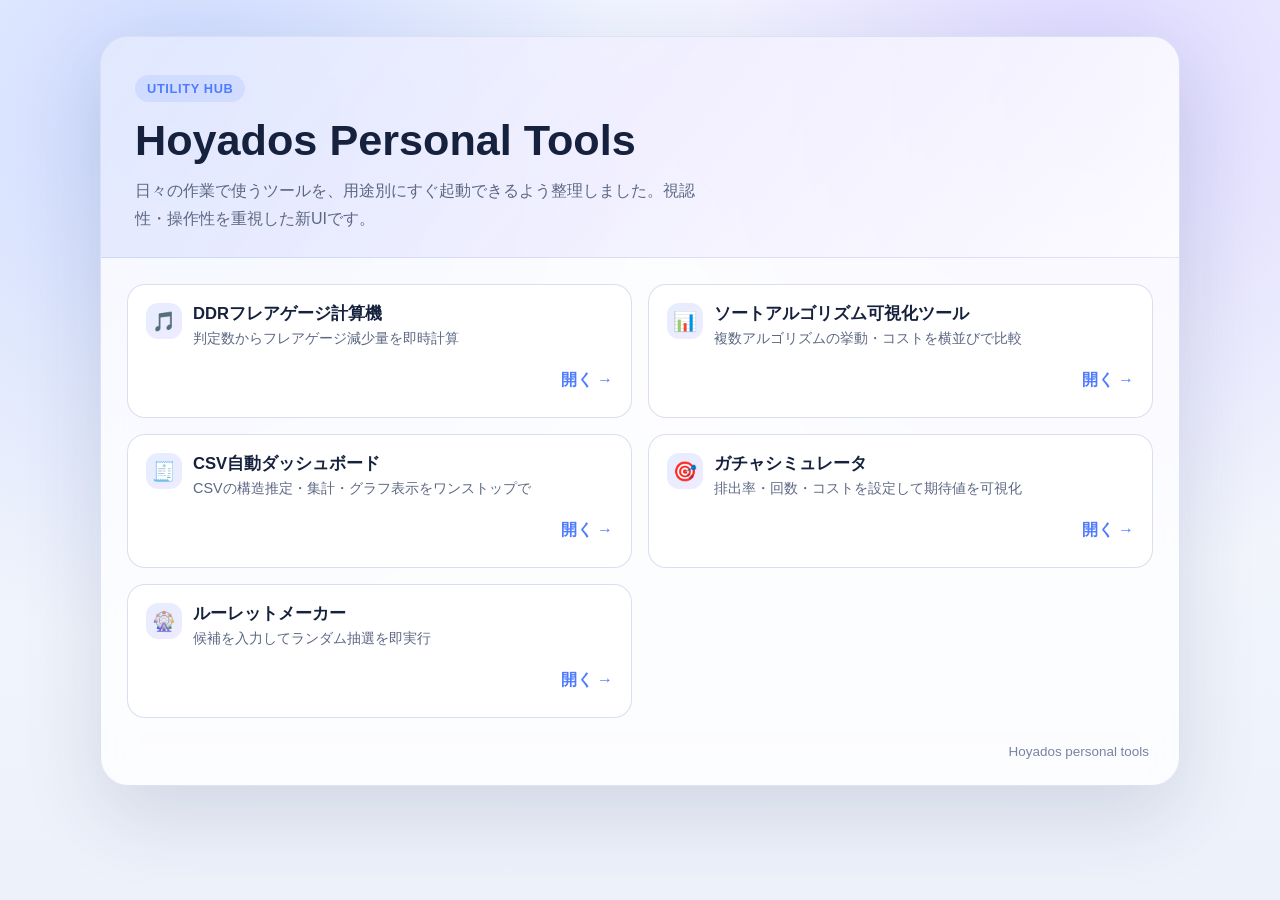
==== commit bd09ea4e: "Restore index.html as tool launcher hub" ====
--- a/index.html
+++ b/index.html
@@ -1,222 +1,201 @@
 <!DOCTYPE html>
 <html lang="ja">
 <head>
-  <meta charset="UTF-8" />
-  <meta name="viewport" content="width=device-width, initial-scale=1.0" />
-  <title>ベイズ成功確率推定ツール</title>
-  <style>
-    :root {
-      --bg: #ffffff;
-      --card: #ffffff;
-      --text: #1f2937;
-      --muted: #6b7280;
-      --line: #e5e7eb;
-      --accent: #2563eb;
-      --accent-soft: #dbeafe;
-      --danger: #b91c1c;
-      --danger-bg: #fee2e2;
-      --ok: #065f46;
-      --ok-bg: #d1fae5;
-      --shadow: 0 8px 24px rgba(17, 24, 39, 0.06);
-    }
-
-    * { box-sizing: border-box; }
-
-    body {
-      margin: 0;
-      font-family: "Noto Sans JP", "Hiragino Kaku Gothic ProN", "Yu Gothic", sans-serif;
-      color: var(--text);
-      background: var(--bg);
-      line-height: 1.6;
-    }
-
-    .container {
-      max-width: 980px;
-      margin: 0 auto;
-      padding: 20px 16px 32px;
-    }
-
-    h1 {
-      margin: 0;
-      font-size: clamp(1.4rem, 2.4vw, 1.9rem);
-      line-height: 1.35;
-    }
-
-    .lead {
-      margin: 10px 0 0;
-      color: var(--muted);
-      font-size: 0.97rem;
-    }
-
-    .panel {
-      margin-top: 16px;
-      border: 1px solid var(--line);
-      border-radius: 14px;
-      padding: 16px;
-      background: var(--card);
-      box-shadow: var(--shadow);
-    }
-
-    .input-grid {
-      display: grid;
-      grid-template-columns: repeat(3, minmax(0, 1fr));
-      gap: 12px;
-    }
-
-    .field label {
-      display: block;
-      font-weight: 600;
-      margin-bottom: 6px;
-      font-size: 0.94rem;
-    }
-
-    .field input,
-    .field select {
-      width: 100%;
-      height: 40px;
-      border: 1px solid #cfd6e4;
-      border-radius: 10px;
-      padding: 0 10px;
-      font-size: 1rem;
-      background: #fff;
-      color: var(--text);
-    }
-
-    .field input:focus,
-    .field select:focus {
-      outline: 2px solid var(--accent-soft);
-      border-color: var(--accent);
-    }
-
-    .samples {
-      display: flex;
-      flex-wrap: wrap;
-      gap: 8px;
-      margin-top: 12px;
-    }
-
-    .sample-btn {
-      border: 1px solid #c7d2fe;
-      color: #1e3a8a;
-      background: #eef2ff;
-      border-radius: 999px;
-      padding: 6px 10px;
-      font-size: 0.85rem;
-      cursor: pointer;
-    }
-
-    .error-box {
-      margin-top: 12px;
-      background: var(--danger-bg);
-      color: var(--danger);
-      border: 1px solid #fecaca;
-      border-radius: 10px;
-      padding: 10px 12px;
-      font-size: 0.92rem;
-      display: none;
-    }
-
-    .explain {
-      margin-top: 12px;
-      background: #f9fafb;
-      border: 1px solid var(--line);
-      border-radius: 10px;
-      padding: 10px 12px;
-      font-size: 0.92rem;
-      color: #374151;
-    }
-
-    .cards {
-      margin-top: 16px;
-      display: grid;
-      grid-template-columns: repeat(2, minmax(0, 1fr));
-      gap: 10px;
-    }
-
-    .result-card {
-      border: 1px solid var(--line);
-      border-radius: 12px;
-      padding: 12px;
-      background: #fff;
-    }
-
-    .result-card h3 {
-      margin: 0;
-      font-size: 0.86rem;
-      color: #4b5563;
-      font-weight: 600;
-    }
-
-    .value-main {
-      margin-top: 6px;
-      font-weight: 700;
-      font-size: 1.06rem;
-    }
-
-    .value-sub {
-      margin-top: 4px;
-      color: #6b7280;
-      font-size: 0.86rem;
-    }
-
-    .chart-wrap {
-      margin-top: 16px;
-      border: 1px solid var(--line);
-      border-radius: 12px;
-      background: #fff;
-      padding: 12px;
-    }
-
-    canvas {
-      width: 100%;
-      height: 290px;
-      display: block;
-      border-radius: 10px;
-      background: #ffffff;
-    }
-
-    .legend {
-      margin-top: 8px;
-      display: flex;
-      flex-wrap: wrap;
-      gap: 8px 14px;
-      font-size: 0.84rem;
-      color: #4b5563;
-    }
-
-    .dot {
-      width: 10px;
-      height: 10px;
-      border-radius: 50%;
-      display: inline-block;
-      margin-right: 6px;
-      vertical-align: -1px;
-    }
-
-    .summary-band {
-      margin-top: 10px;
-      background: var(--ok-bg);
-      color: var(--ok);
-      border: 1px solid #a7f3d0;
-      border-radius: 10px;
-      padding: 10px 12px;
-      font-size: 0.92rem;
-    }
-
-    footer {
-      margin-top: 18px;
-      color: #6b7280;
-      font-size: 0.8rem;
-    }
-
-    @media (max-width: 760px) {
-      .input-grid,
-      .cards {
-        grid-template-columns: 1fr;
-      }
-
-      canvas { height: 240px; }
-    }
-  </style>
+    <meta charset="UTF-8">
+    <meta name="viewport" content="width=device-width, initial-scale=1.0">
+    <title>Hoyados personal tools</title>
+    <style>
+        :root {
+            color-scheme: light;
+            --bg: #f5f7fb;
+            --panel: rgba(255, 255, 255, 0.78);
+            --panel-strong: #ffffff;
+            --text: #16223d;
+            --muted: #5c6783;
+            --accent: #4f7cff;
+            --accent-2: #7b5cff;
+            --outline: rgba(103, 124, 184, 0.2);
+            --shadow: 0 30px 80px rgba(29, 48, 94, 0.14);
+        }
+
+        * { box-sizing: border-box; }
+
+        body {
+            margin: 0;
+            min-height: 100vh;
+            font-family: "Inter", "Segoe UI", "Noto Sans JP", sans-serif;
+            color: var(--text);
+            background:
+                radial-gradient(circle at 15% 12%, rgba(79, 124, 255, 0.26), transparent 40%),
+                radial-gradient(circle at 85% 10%, rgba(123, 92, 255, 0.22), transparent 36%),
+                linear-gradient(180deg, #f8faff 0%, #edf1fa 100%);
+            padding: 36px 16px;
+        }
+
+        .shell {
+            width: min(1080px, 100%);
+            margin: 0 auto;
+            background: var(--panel);
+            border-radius: 28px;
+            border: 1px solid var(--outline);
+            box-shadow: var(--shadow);
+            backdrop-filter: blur(16px);
+            overflow: hidden;
+        }
+
+        .hero {
+            padding: 38px 34px 24px;
+            border-bottom: 1px solid rgba(103, 124, 184, 0.16);
+            background: linear-gradient(130deg, rgba(79, 124, 255, 0.12), rgba(123, 92, 255, 0.08), rgba(255, 255, 255, 0.4));
+        }
+
+        .meta {
+            display: inline-flex;
+            align-items: center;
+            gap: 8px;
+            padding: 6px 12px;
+            border-radius: 999px;
+            font-size: 0.8rem;
+            letter-spacing: 0.05em;
+            text-transform: uppercase;
+            color: var(--accent);
+            background: rgba(79, 124, 255, 0.12);
+            margin-bottom: 14px;
+            font-weight: 700;
+        }
+
+        h1 { margin: 0; font-size: clamp(1.9rem, 4vw, 2.7rem); }
+
+        .lead {
+            margin: 12px 0 0;
+            max-width: 64ch;
+            color: var(--muted);
+            line-height: 1.75;
+        }
+
+        .link-list {
+            display: grid;
+            grid-template-columns: repeat(2, minmax(0, 1fr));
+            gap: 16px;
+            padding: 26px;
+        }
+
+        .tool-link {
+            text-decoration: none;
+            color: inherit;
+            background: var(--panel-strong);
+            border-radius: 18px;
+            border: 1px solid rgba(108, 129, 189, 0.25);
+            padding: 18px 18px 16px;
+            transition: transform .18s ease, box-shadow .18s ease, border-color .18s ease;
+            display: grid;
+            gap: 10px;
+            min-height: 134px;
+        }
+
+        .tool-link:hover {
+            transform: translateY(-4px);
+            border-color: rgba(79, 124, 255, 0.55);
+            box-shadow: 0 20px 38px rgba(66, 98, 191, 0.18);
+        }
+
+        .tool-main {
+            display: flex;
+            align-items: flex-start;
+            gap: 11px;
+        }
+
+        .emoji {
+            width: 2.25rem;
+            height: 2.25rem;
+            display: grid;
+            place-items: center;
+            border-radius: 12px;
+            background: linear-gradient(145deg, rgba(79, 124, 255, 0.14), rgba(123, 92, 255, 0.12));
+            font-size: 1.2rem;
+        }
+
+        .tool-title { font-size: 1.04rem; font-weight: 700; }
+        .tool-sub { color: var(--muted); font-size: 0.9rem; line-height: 1.5; margin-top: 3px; }
+        .arrow { margin-left: auto; color: var(--accent); font-weight: 700; }
+
+        .caption {
+            padding: 0 30px 26px;
+            color: #7883a1;
+            font-size: .84rem;
+            text-align: right;
+        }
+
+        @media (max-width: 760px) {
+            .hero { padding: 30px 20px 18px; }
+            .link-list { grid-template-columns: 1fr; padding: 18px; }
+            .caption { padding: 0 20px 18px; text-align: left; }
+            .tool-link { min-height: auto; }
+        }
+    </style>
 </head>
-<body>+<body>
+    <div class="shell">
+        <header class="hero">
+            <div class="meta">Utility Hub</div>
+            <h1>Hoyados Personal Tools</h1>
+            <p class="lead">日々の作業で使うツールを、用途別にすぐ起動できるよう整理しました。視認性・操作性を重視した新UIです。</p>
+        </header>
+
+        <div class="link-list">
+            <a class="tool-link" href="ddr_flare_gauge.html">
+                <div class="tool-main">
+                    <span class="emoji">🎵</span>
+                    <div>
+                        <div class="tool-title">DDRフレアゲージ計算機</div>
+                        <div class="tool-sub">判定数からフレアゲージ減少量を即時計算</div>
+                    </div>
+                </div>
+                <span class="arrow">開く →</span>
+            </a>
+            <a class="tool-link" href="sorting_visualizer.html">
+                <div class="tool-main">
+                    <span class="emoji">📊</span>
+                    <div>
+                        <div class="tool-title">ソートアルゴリズム可視化ツール</div>
+                        <div class="tool-sub">複数アルゴリズムの挙動・コストを横並びで比較</div>
+                    </div>
+                </div>
+                <span class="arrow">開く →</span>
+            </a>
+            <a class="tool-link" href="csv_dashboard.html">
+                <div class="tool-main">
+                    <span class="emoji">🧾</span>
+                    <div>
+                        <div class="tool-title">CSV自動ダッシュボード</div>
+                        <div class="tool-sub">CSVの構造推定・集計・グラフ表示をワンストップで</div>
+                    </div>
+                </div>
+                <span class="arrow">開く →</span>
+            </a>
+            <a class="tool-link" href="gacha_simulator.html">
+                <div class="tool-main">
+                    <span class="emoji">🎯</span>
+                    <div>
+                        <div class="tool-title">ガチャシミュレータ</div>
+                        <div class="tool-sub">排出率・回数・コストを設定して期待値を可視化</div>
+                    </div>
+                </div>
+                <span class="arrow">開く →</span>
+            </a>
+            <a class="tool-link" href="roulette.html">
+                <div class="tool-main">
+                    <span class="emoji">🎡</span>
+                    <div>
+                        <div class="tool-title">ルーレットメーカー</div>
+                        <div class="tool-sub">候補を入力してランダム抽選を即実行</div>
+                    </div>
+                </div>
+                <span class="arrow">開く →</span>
+            </a>
+        </div>
+
+        <div class="caption">Hoyados personal tools</div>
+    </div>
+</body>
+</html>
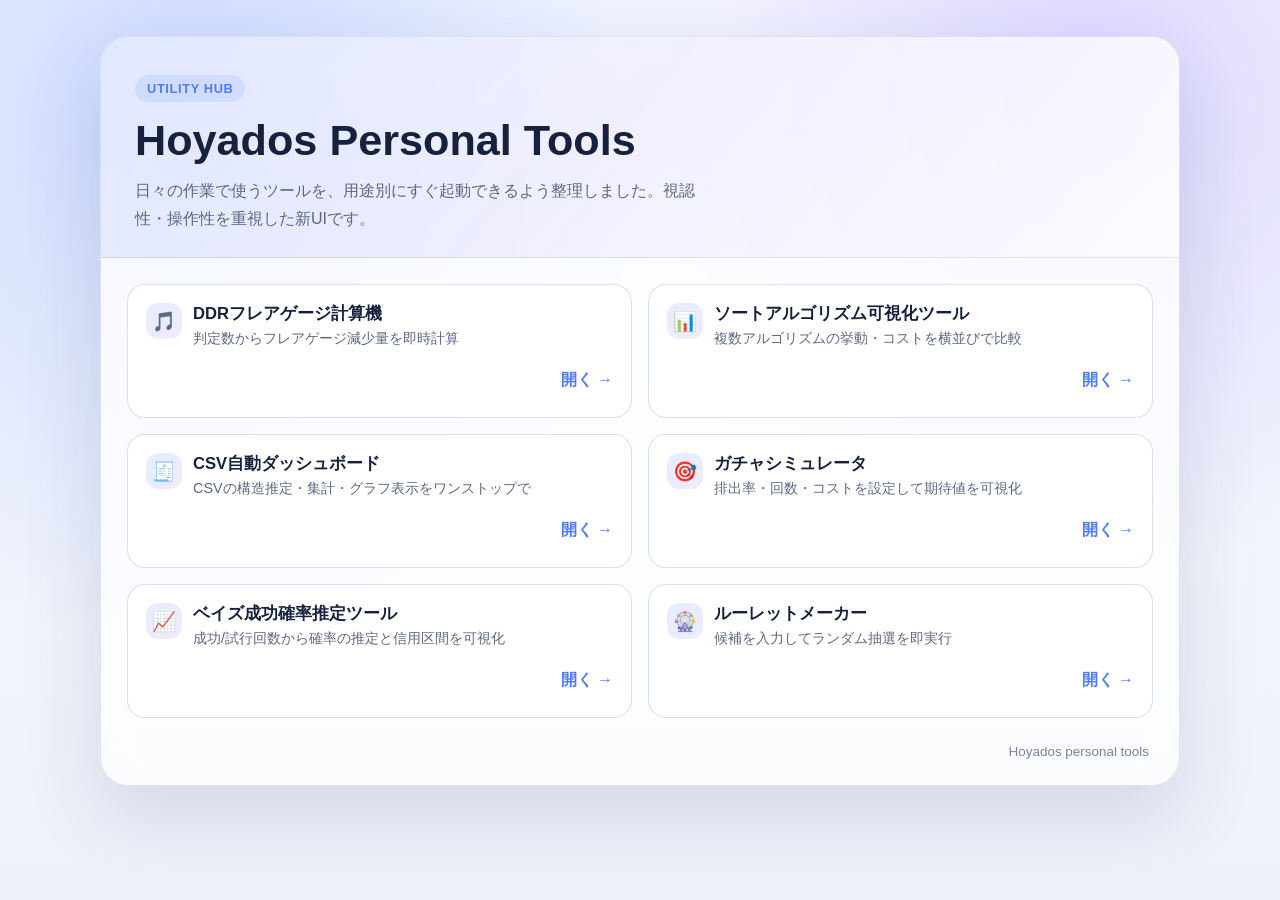
==== commit 62a6c123: "Add Bayesian success probability estimator static page" ====
--- a/index.html
+++ b/index.html
@@ -183,6 +183,16 @@
                 </div>
                 <span class="arrow">開く →</span>
             </a>
+            <a class="tool-link" href="bayes_success_estimator.html">
+                <div class="tool-main">
+                    <span class="emoji">📈</span>
+                    <div>
+                        <div class="tool-title">ベイズ成功確率推定ツール</div>
+                        <div class="tool-sub">成功/試行回数から確率の推定と信用区間を可視化</div>
+                    </div>
+                </div>
+                <span class="arrow">開く →</span>
+            </a>
             <a class="tool-link" href="roulette.html">
                 <div class="tool-main">
                     <span class="emoji">🎡</span>
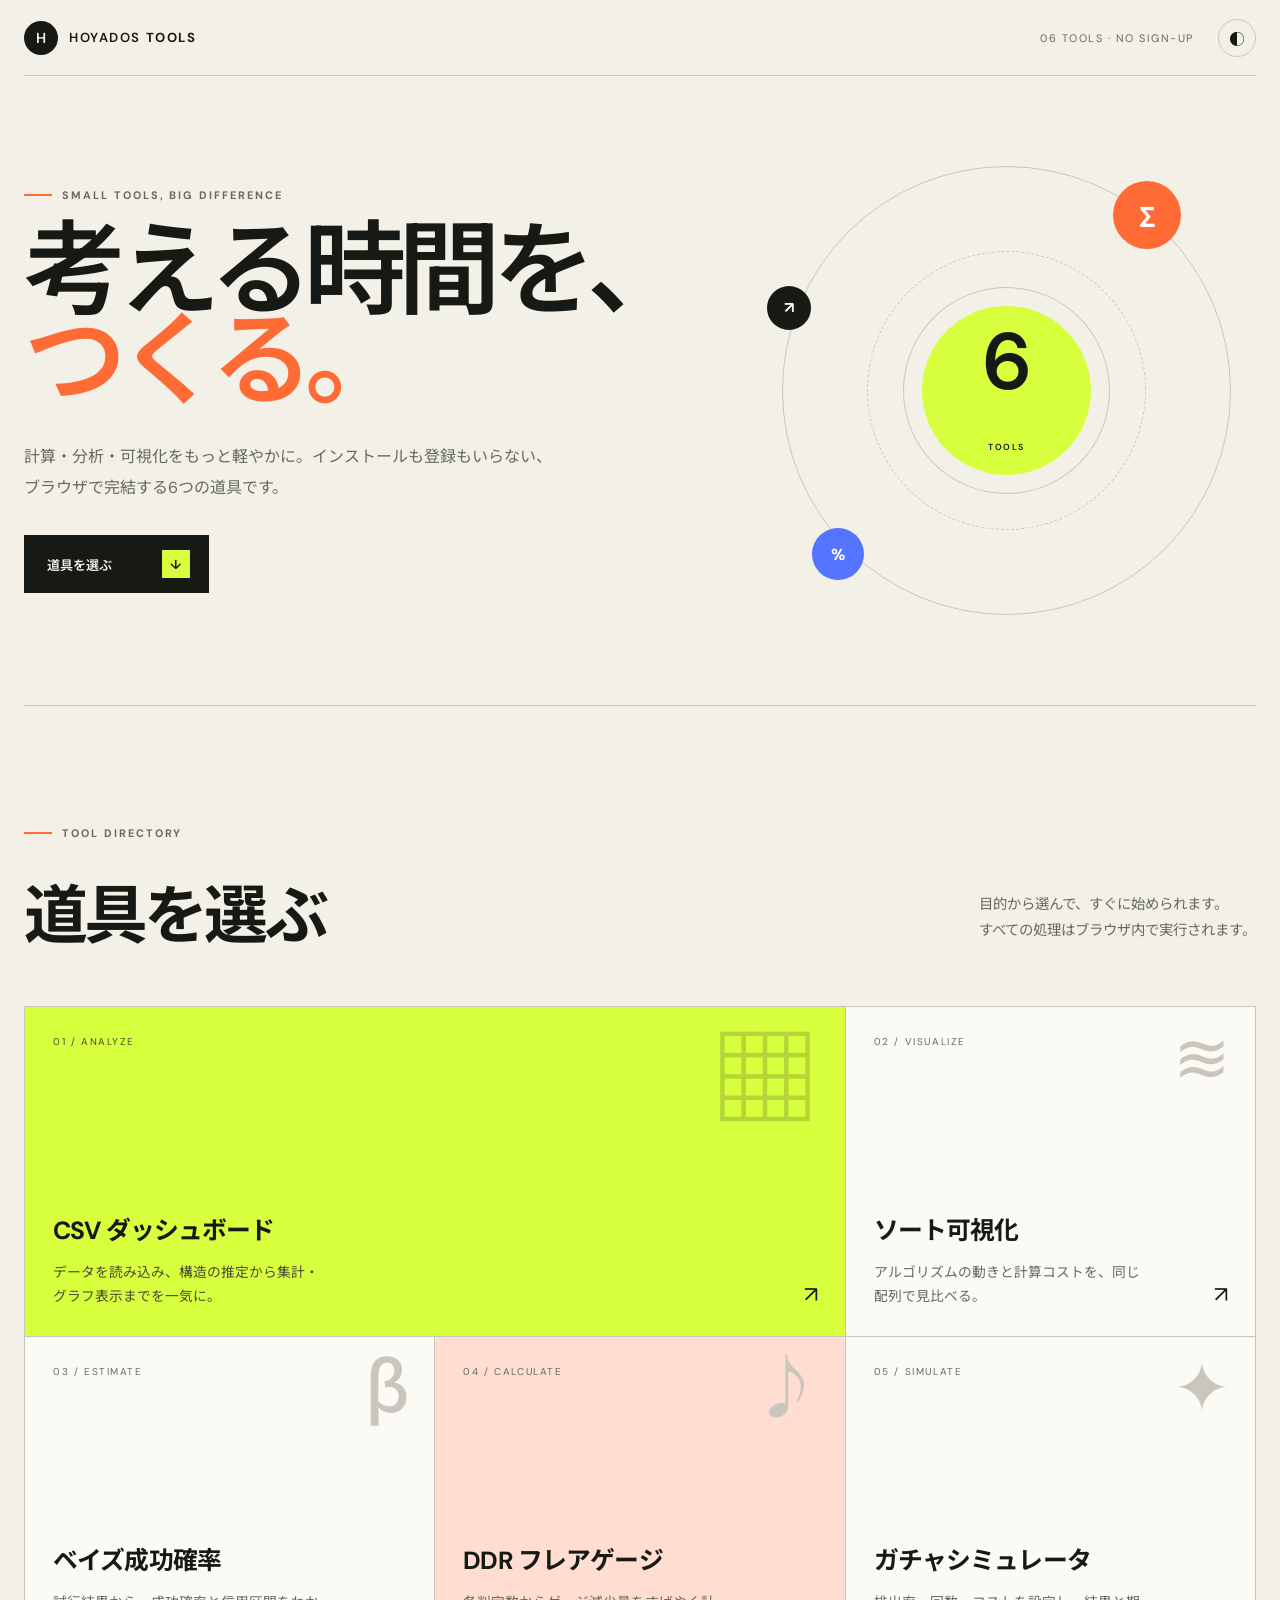
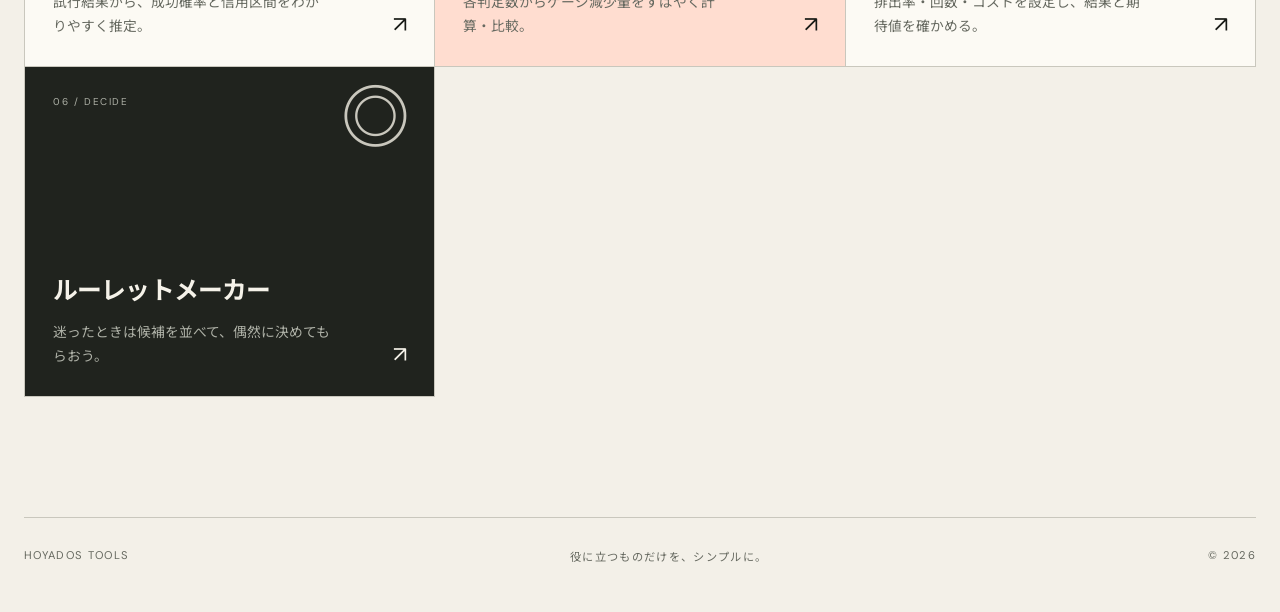
==== commit a977a422: "Redesign frontend with unified tool experience" ====
--- a/index.html
+++ b/index.html
@@ -1,211 +1,73 @@
-<!DOCTYPE html>
+<!doctype html>
 <html lang="ja">
 <head>
-    <meta charset="UTF-8">
-    <meta name="viewport" content="width=device-width, initial-scale=1.0">
-    <title>Hoyados personal tools</title>
-    <style>
-        :root {
-            color-scheme: light;
-            --bg: #f5f7fb;
-            --panel: rgba(255, 255, 255, 0.78);
-            --panel-strong: #ffffff;
-            --text: #16223d;
-            --muted: #5c6783;
-            --accent: #4f7cff;
-            --accent-2: #7b5cff;
-            --outline: rgba(103, 124, 184, 0.2);
-            --shadow: 0 30px 80px rgba(29, 48, 94, 0.14);
-        }
+  <meta charset="utf-8">
+  <meta name="viewport" content="width=device-width, initial-scale=1">
+  <meta name="description" content="計算、分析、可視化、抽選をブラウザだけで完結できる、Hoyadosの軽量Webツール集。">
+  <title>Hoyados Tools — 暮らしと作業の道具箱</title>
+  <link rel="stylesheet" href="site.css">
+</head>
+<body class="home-page">
+  <a class="skip-link" href="#tools">ツール一覧へスキップ</a>
+  <header class="site-header home-header">
+    <a class="brand" href="index.html" aria-label="Hoyados Tools ホーム">
+      <span class="brand-mark">H</span><span>HOYADOS <b>TOOLS</b></span>
+    </a>
+    <div class="header-actions">
+      <span class="tool-count">06 TOOLS · NO SIGN-UP</span>
+      <button class="theme-toggle" type="button" aria-label="カラーテーマを切り替える"><span aria-hidden="true">◐</span></button>
+    </div>
+  </header>
 
-        * { box-sizing: border-box; }
+  <main>
+    <section class="home-hero" aria-labelledby="hero-title">
+      <div class="hero-copy">
+        <p class="eyebrow"><span></span> SMALL TOOLS, BIG DIFFERENCE</p>
+        <h1 id="hero-title">考える時間を、<br><em>つくる。</em></h1>
+        <p class="hero-lead">計算・分析・可視化をもっと軽やかに。インストールも登録もいらない、ブラウザで完結する6つの道具です。</p>
+        <a class="primary-link" href="#tools">道具を選ぶ <span>↓</span></a>
+      </div>
+      <div class="hero-orbit" aria-hidden="true">
+        <div class="orbit-ring ring-one"></div><div class="orbit-ring ring-two"></div>
+        <div class="orbit-core">6<small>TOOLS</small></div>
+        <span class="orbit-dot dot-one">Σ</span><span class="orbit-dot dot-two">%</span><span class="orbit-dot dot-three">↗</span>
+      </div>
+    </section>
 
-        body {
-            margin: 0;
-            min-height: 100vh;
-            font-family: "Inter", "Segoe UI", "Noto Sans JP", sans-serif;
-            color: var(--text);
-            background:
-                radial-gradient(circle at 15% 12%, rgba(79, 124, 255, 0.26), transparent 40%),
-                radial-gradient(circle at 85% 10%, rgba(123, 92, 255, 0.22), transparent 36%),
-                linear-gradient(180deg, #f8faff 0%, #edf1fa 100%);
-            padding: 36px 16px;
-        }
-
-        .shell {
-            width: min(1080px, 100%);
-            margin: 0 auto;
-            background: var(--panel);
-            border-radius: 28px;
-            border: 1px solid var(--outline);
-            box-shadow: var(--shadow);
-            backdrop-filter: blur(16px);
-            overflow: hidden;
-        }
-
-        .hero {
-            padding: 38px 34px 24px;
-            border-bottom: 1px solid rgba(103, 124, 184, 0.16);
-            background: linear-gradient(130deg, rgba(79, 124, 255, 0.12), rgba(123, 92, 255, 0.08), rgba(255, 255, 255, 0.4));
-        }
-
-        .meta {
-            display: inline-flex;
-            align-items: center;
-            gap: 8px;
-            padding: 6px 12px;
-            border-radius: 999px;
-            font-size: 0.8rem;
-            letter-spacing: 0.05em;
-            text-transform: uppercase;
-            color: var(--accent);
-            background: rgba(79, 124, 255, 0.12);
-            margin-bottom: 14px;
-            font-weight: 700;
-        }
-
-        h1 { margin: 0; font-size: clamp(1.9rem, 4vw, 2.7rem); }
-
-        .lead {
-            margin: 12px 0 0;
-            max-width: 64ch;
-            color: var(--muted);
-            line-height: 1.75;
-        }
-
-        .link-list {
-            display: grid;
-            grid-template-columns: repeat(2, minmax(0, 1fr));
-            gap: 16px;
-            padding: 26px;
-        }
-
-        .tool-link {
-            text-decoration: none;
-            color: inherit;
-            background: var(--panel-strong);
-            border-radius: 18px;
-            border: 1px solid rgba(108, 129, 189, 0.25);
-            padding: 18px 18px 16px;
-            transition: transform .18s ease, box-shadow .18s ease, border-color .18s ease;
-            display: grid;
-            gap: 10px;
-            min-height: 134px;
-        }
-
-        .tool-link:hover {
-            transform: translateY(-4px);
-            border-color: rgba(79, 124, 255, 0.55);
-            box-shadow: 0 20px 38px rgba(66, 98, 191, 0.18);
-        }
-
-        .tool-main {
-            display: flex;
-            align-items: flex-start;
-            gap: 11px;
-        }
-
-        .emoji {
-            width: 2.25rem;
-            height: 2.25rem;
-            display: grid;
-            place-items: center;
-            border-radius: 12px;
-            background: linear-gradient(145deg, rgba(79, 124, 255, 0.14), rgba(123, 92, 255, 0.12));
-            font-size: 1.2rem;
-        }
-
-        .tool-title { font-size: 1.04rem; font-weight: 700; }
-        .tool-sub { color: var(--muted); font-size: 0.9rem; line-height: 1.5; margin-top: 3px; }
-        .arrow { margin-left: auto; color: var(--accent); font-weight: 700; }
-
-        .caption {
-            padding: 0 30px 26px;
-            color: #7883a1;
-            font-size: .84rem;
-            text-align: right;
-        }
-
-        @media (max-width: 760px) {
-            .hero { padding: 30px 20px 18px; }
-            .link-list { grid-template-columns: 1fr; padding: 18px; }
-            .caption { padding: 0 20px 18px; text-align: left; }
-            .tool-link { min-height: auto; }
-        }
-    </style>
-</head>
-<body>
-    <div class="shell">
-        <header class="hero">
-            <div class="meta">Utility Hub</div>
-            <h1>Hoyados Personal Tools</h1>
-            <p class="lead">日々の作業で使うツールを、用途別にすぐ起動できるよう整理しました。視認性・操作性を重視した新UIです。</p>
-        </header>
-
-        <div class="link-list">
-            <a class="tool-link" href="ddr_flare_gauge.html">
-                <div class="tool-main">
-                    <span class="emoji">🎵</span>
-                    <div>
-                        <div class="tool-title">DDRフレアゲージ計算機</div>
-                        <div class="tool-sub">判定数からフレアゲージ減少量を即時計算</div>
-                    </div>
-                </div>
-                <span class="arrow">開く →</span>
-            </a>
-            <a class="tool-link" href="sorting_visualizer.html">
-                <div class="tool-main">
-                    <span class="emoji">📊</span>
-                    <div>
-                        <div class="tool-title">ソートアルゴリズム可視化ツール</div>
-                        <div class="tool-sub">複数アルゴリズムの挙動・コストを横並びで比較</div>
-                    </div>
-                </div>
-                <span class="arrow">開く →</span>
-            </a>
-            <a class="tool-link" href="csv_dashboard.html">
-                <div class="tool-main">
-                    <span class="emoji">🧾</span>
-                    <div>
-                        <div class="tool-title">CSV自動ダッシュボード</div>
-                        <div class="tool-sub">CSVの構造推定・集計・グラフ表示をワンストップで</div>
-                    </div>
-                </div>
-                <span class="arrow">開く →</span>
-            </a>
-            <a class="tool-link" href="gacha_simulator.html">
-                <div class="tool-main">
-                    <span class="emoji">🎯</span>
-                    <div>
-                        <div class="tool-title">ガチャシミュレータ</div>
-                        <div class="tool-sub">排出率・回数・コストを設定して期待値を可視化</div>
-                    </div>
-                </div>
-                <span class="arrow">開く →</span>
-            </a>
-            <a class="tool-link" href="bayes_success_estimator.html">
-                <div class="tool-main">
-                    <span class="emoji">📈</span>
-                    <div>
-                        <div class="tool-title">ベイズ成功確率推定ツール</div>
-                        <div class="tool-sub">成功/試行回数から確率の推定と信用区間を可視化</div>
-                    </div>
-                </div>
-                <span class="arrow">開く →</span>
-            </a>
-            <a class="tool-link" href="roulette.html">
-                <div class="tool-main">
-                    <span class="emoji">🎡</span>
-                    <div>
-                        <div class="tool-title">ルーレットメーカー</div>
-                        <div class="tool-sub">候補を入力してランダム抽選を即実行</div>
-                    </div>
-                </div>
-                <span class="arrow">開く →</span>
-            </a>
-        </div>
-
-        <div class="caption">Hoyados personal tools</div>
-    </div>
+    <section class="tools-section" id="tools" aria-labelledby="tools-title">
+      <div class="section-heading">
+        <div><p class="eyebrow"><span></span> TOOL DIRECTORY</p><h2 id="tools-title">道具を選ぶ</h2></div>
+        <p>目的から選んで、すぐに始められます。<br>すべての処理はブラウザ内で実行されます。</p>
+      </div>
+      <div class="tool-grid">
+        <a class="tool-card featured" href="csv_dashboard.html">
+          <span class="card-number">01 / ANALYZE</span><span class="card-icon">▦</span>
+          <div><h3>CSV ダッシュボード</h3><p>データを読み込み、構造の推定から集計・グラフ表示までを一気に。</p></div><span class="card-arrow">↗</span>
+        </a>
+        <a class="tool-card" href="sorting_visualizer.html">
+          <span class="card-number">02 / VISUALIZE</span><span class="card-icon">≋</span>
+          <div><h3>ソート可視化</h3><p>アルゴリズムの動きと計算コストを、同じ配列で見比べる。</p></div><span class="card-arrow">↗</span>
+        </a>
+        <a class="tool-card" href="bayes_success_estimator.html">
+          <span class="card-number">03 / ESTIMATE</span><span class="card-icon">β</span>
+          <div><h3>ベイズ成功確率</h3><p>試行結果から、成功確率と信用区間をわかりやすく推定。</p></div><span class="card-arrow">↗</span>
+        </a>
+        <a class="tool-card warm" href="ddr_flare_gauge.html">
+          <span class="card-number">04 / CALCULATE</span><span class="card-icon">♪</span>
+          <div><h3>DDR フレアゲージ</h3><p>各判定数からゲージ減少量をすばやく計算・比較。</p></div><span class="card-arrow">↗</span>
+        </a>
+        <a class="tool-card" href="gacha_simulator.html">
+          <span class="card-number">05 / SIMULATE</span><span class="card-icon">✦</span>
+          <div><h3>ガチャシミュレータ</h3><p>排出率・回数・コストを設定し、結果と期待値を確かめる。</p></div><span class="card-arrow">↗</span>
+        </a>
+        <a class="tool-card dark" href="roulette.html">
+          <span class="card-number">06 / DECIDE</span><span class="card-icon">◎</span>
+          <div><h3>ルーレットメーカー</h3><p>迷ったときは候補を並べて、偶然に決めてもらおう。</p></div><span class="card-arrow">↗</span>
+        </a>
+      </div>
+    </section>
+  </main>
+  <footer class="site-footer"><span>HOYADOS TOOLS</span><p>役に立つものだけを、シンプルに。</p><span>© 2026</span></footer>
+  <script src="site.js"></script>
 </body>
 </html>
--- a/site.css
+++ b/site.css
@@ -0,0 +1,13 @@
+@import url('https://fonts.googleapis.com/css2?family=DM+Sans:wght@400;500;600;700&family=Noto+Sans+JP:wght@400;500;600;700&display=swap');
+
+:root{color-scheme:light;--paper:#f3f0e8;--surface:#fcfaf4;--ink:#171915;--muted:#666960;--line:#c9c7bd;--acid:#d8ff3e;--orange:#ff6b35;--blue:#5574ff;--shadow:0 18px 50px rgba(23,25,21,.09);font-family:"DM Sans","Noto Sans JP",sans-serif}
+:root[data-theme="dark"]{color-scheme:dark;--paper:#171915;--surface:#22241f;--ink:#f5f2e9;--muted:#a9aca2;--line:#44473f;--shadow:0 18px 50px rgba(0,0,0,.25)}
+*{box-sizing:border-box}html{scroll-behavior:smooth}body{margin:0;color:var(--ink);background:var(--paper);font-family:inherit}button,input,select,textarea{font:inherit}.skip-link{position:fixed;left:1rem;top:-5rem;z-index:100;padding:.75rem 1rem;background:var(--ink);color:var(--paper)}.skip-link:focus{top:1rem}
+.site-header{width:min(1400px,calc(100% - 48px));height:76px;margin:auto;display:flex;align-items:center;justify-content:space-between;border-bottom:1px solid var(--line);position:relative;z-index:10}.brand{display:flex;align-items:center;gap:11px;color:var(--ink);text-decoration:none;font-size:.82rem;font-weight:600;letter-spacing:.12em}.brand b{font-weight:700}.brand-mark{display:grid;place-items:center;width:34px;height:34px;border-radius:50%;background:var(--ink);color:var(--paper);font-size:.9rem;letter-spacing:0}.header-actions{display:flex;align-items:center;gap:24px}.tool-count{font-size:.68rem;letter-spacing:.14em;color:var(--muted)}.theme-toggle{width:38px;height:38px;border:1px solid var(--line);border-radius:50%;background:transparent;color:var(--ink);cursor:pointer;transition:.2s}.theme-toggle:hover{background:var(--acid);color:#171915;border-color:var(--ink);transform:rotate(20deg)}
+.home-hero{min-height:630px;width:min(1400px,calc(100% - 48px));margin:auto;display:grid;grid-template-columns:1.2fr .8fr;align-items:center;border-bottom:1px solid var(--line);overflow:hidden}.eyebrow{display:flex;align-items:center;gap:10px;margin:0 0 24px;font-size:.68rem;font-weight:700;letter-spacing:.18em;color:var(--muted)}.eyebrow span{width:28px;border-top:2px solid var(--orange)}.home-hero h1{font-size:clamp(4rem,8vw,8rem);line-height:.88;letter-spacing:-.075em;margin:0;font-weight:600}.home-hero h1 em{font-style:normal;color:var(--orange)}.hero-lead{max-width:540px;margin:36px 0 32px;font-size:1rem;line-height:1.9;color:var(--muted)}.primary-link{display:inline-flex;align-items:center;gap:50px;padding:15px 19px 15px 23px;background:var(--ink);color:var(--paper);text-decoration:none;font-size:.82rem;font-weight:600}.primary-link span{display:grid;place-items:center;background:var(--acid);color:#171915;width:28px;height:28px}.hero-orbit{width:min(39vw,500px);aspect-ratio:1;position:relative;margin:auto;display:grid;place-items:center}.orbit-ring{position:absolute;border:1px solid var(--line);border-radius:50%}.ring-one{inset:5%}.ring-two{inset:22%;border-style:dashed;animation:spin 20s linear infinite}.orbit-core{display:grid;place-items:center;width:34%;aspect-ratio:1;border-radius:50%;background:var(--acid);color:#171915;font-size:5rem;font-weight:600;line-height:.8;box-shadow:0 0 0 18px var(--paper),0 0 0 19px var(--line)}.orbit-core small{font-size:.55rem;letter-spacing:.18em}.orbit-dot{position:absolute;display:grid;place-items:center;border-radius:50%;font-weight:700}.dot-one{width:68px;height:68px;background:var(--orange);color:white;top:8%;right:15%;font-size:1.7rem}.dot-two{width:52px;height:52px;background:var(--blue);color:white;bottom:12%;left:11%}.dot-three{width:44px;height:44px;background:var(--ink);color:var(--paper);top:29%;left:2%}@keyframes spin{to{transform:rotate(360deg)}}
+.tools-section{width:min(1400px,calc(100% - 48px));margin:auto;padding:120px 0}.section-heading{display:flex;align-items:end;justify-content:space-between;margin-bottom:48px}.section-heading h2{margin:0;font-size:clamp(2.6rem,5vw,5rem);letter-spacing:-.06em}.section-heading>p{max-width:390px;color:var(--muted);line-height:1.8;font-size:.9rem}.tool-grid{display:grid;grid-template-columns:repeat(3,1fr);border-top:1px solid var(--line);border-left:1px solid var(--line)}.tool-card{position:relative;min-height:330px;padding:28px;display:flex;flex-direction:column;justify-content:space-between;color:var(--ink);text-decoration:none;background:var(--surface);border-right:1px solid var(--line);border-bottom:1px solid var(--line);overflow:hidden;transition:transform .2s,box-shadow .2s;isolation:isolate}.tool-card:hover{z-index:2;transform:translateY(-7px);box-shadow:var(--shadow)}.tool-card:focus-visible{outline:3px solid var(--blue);outline-offset:-4px}.card-number{font-size:.62rem;letter-spacing:.16em;color:var(--muted)}.card-icon{position:absolute;right:24px;top:18px;font-size:4.3rem;line-height:1;color:var(--line);font-weight:500;transition:.25s}.tool-card:hover .card-icon{transform:rotate(-8deg) scale(1.08);color:var(--orange)}.tool-card h3{font-size:1.55rem;line-height:1.2;margin:0 0 14px;letter-spacing:-.035em}.tool-card p{color:var(--muted);font-size:.86rem;line-height:1.75;margin:0;max-width:31ch}.card-arrow{position:absolute;right:27px;bottom:27px;font-size:1.4rem}.tool-card.featured{grid-column:span 2;background:var(--acid);color:#171915}.tool-card.featured p,.tool-card.featured .card-number{color:#484d35}.tool-card.featured .card-icon{color:rgba(23,25,21,.18);font-size:7rem}.tool-card.warm{background:#ffddd0}.tool-card.dark{background:#20231e;color:#f5f2e9}.tool-card.dark p,.tool-card.dark .card-number{color:#aeb1a7}.site-footer{width:min(1400px,calc(100% - 48px));margin:auto;padding:30px 0 48px;border-top:1px solid var(--line);display:flex;justify-content:space-between;font-size:.7rem;letter-spacing:.12em;color:var(--muted)}.site-footer p{margin:0}
+/* Tool pages: shared visual foundation layered over their self-contained styles. */
+body:not(.home-page){background:var(--paper)!important;color:var(--ink)!important;padding-top:88px!important}.tool-nav{position:fixed;inset:0 0 auto;z-index:50;height:64px;padding:0 max(20px,calc((100vw - 1400px)/2));display:flex;align-items:center;justify-content:space-between;background:color-mix(in srgb,var(--paper) 88%,transparent);border-bottom:1px solid var(--line);backdrop-filter:blur(16px)}.tool-nav .brand-mark{width:30px;height:30px}.tool-nav-right{display:flex;gap:12px;align-items:center}.all-tools-link{color:var(--muted);text-decoration:none;font-size:.75rem;font-weight:700;letter-spacing:.08em}.all-tools-link:hover{color:var(--ink)}body:not(.home-page) .back-link{display:none!important}body:not(.home-page) .container,body:not(.home-page) .shell,body:not(.home-page)>header,body:not(.home-page)>main{border-color:var(--line)!important;box-shadow:var(--shadow)!important}body:not(.home-page) .panel,body:not(.home-page) .card,body:not(.home-page) .section,body:not(.home-page) .controls,body:not(.home-page) .actions,body:not(.home-page) .algorithms,body:not(.home-page) .legend,body:not(.home-page) .info-card,body:not(.home-page) .summary-card,body:not(.home-page) .array-card{border-color:var(--line)!important}body:not(.home-page) button{transition:transform .15s,filter .15s}body:not(.home-page) button:hover:not(:disabled){transform:translateY(-2px)}
+@media(max-width:900px){.home-hero{grid-template-columns:1fr;min-height:auto;padding:100px 0}.hero-orbit{display:none}.tool-grid{grid-template-columns:repeat(2,1fr)}.tool-card.featured{grid-column:span 2}.section-heading{align-items:start;gap:30px;flex-direction:column}.tools-section{padding:80px 0}.home-hero h1{font-size:clamp(4rem,14vw,7rem)}}
+@media(max-width:600px){.site-header,.home-hero,.tools-section,.site-footer{width:min(100% - 28px,1400px)}.site-header{height:64px}.tool-count{display:none}.home-hero{padding:70px 0}.home-hero h1{font-size:clamp(3.6rem,18vw,5rem)}.hero-lead{font-size:.9rem}.tool-grid{grid-template-columns:1fr}.tool-card,.tool-card.featured{grid-column:auto;min-height:280px}.tools-section{padding:64px 0}.section-heading>p{margin:0}.site-footer{gap:20px;flex-wrap:wrap}.site-footer p{order:3;width:100%}body:not(.home-page){padding-top:74px!important}.all-tools-link{display:none}}
+@media(prefers-reduced-motion:reduce){html{scroll-behavior:auto}.ring-two{animation:none}*{transition:none!important}}
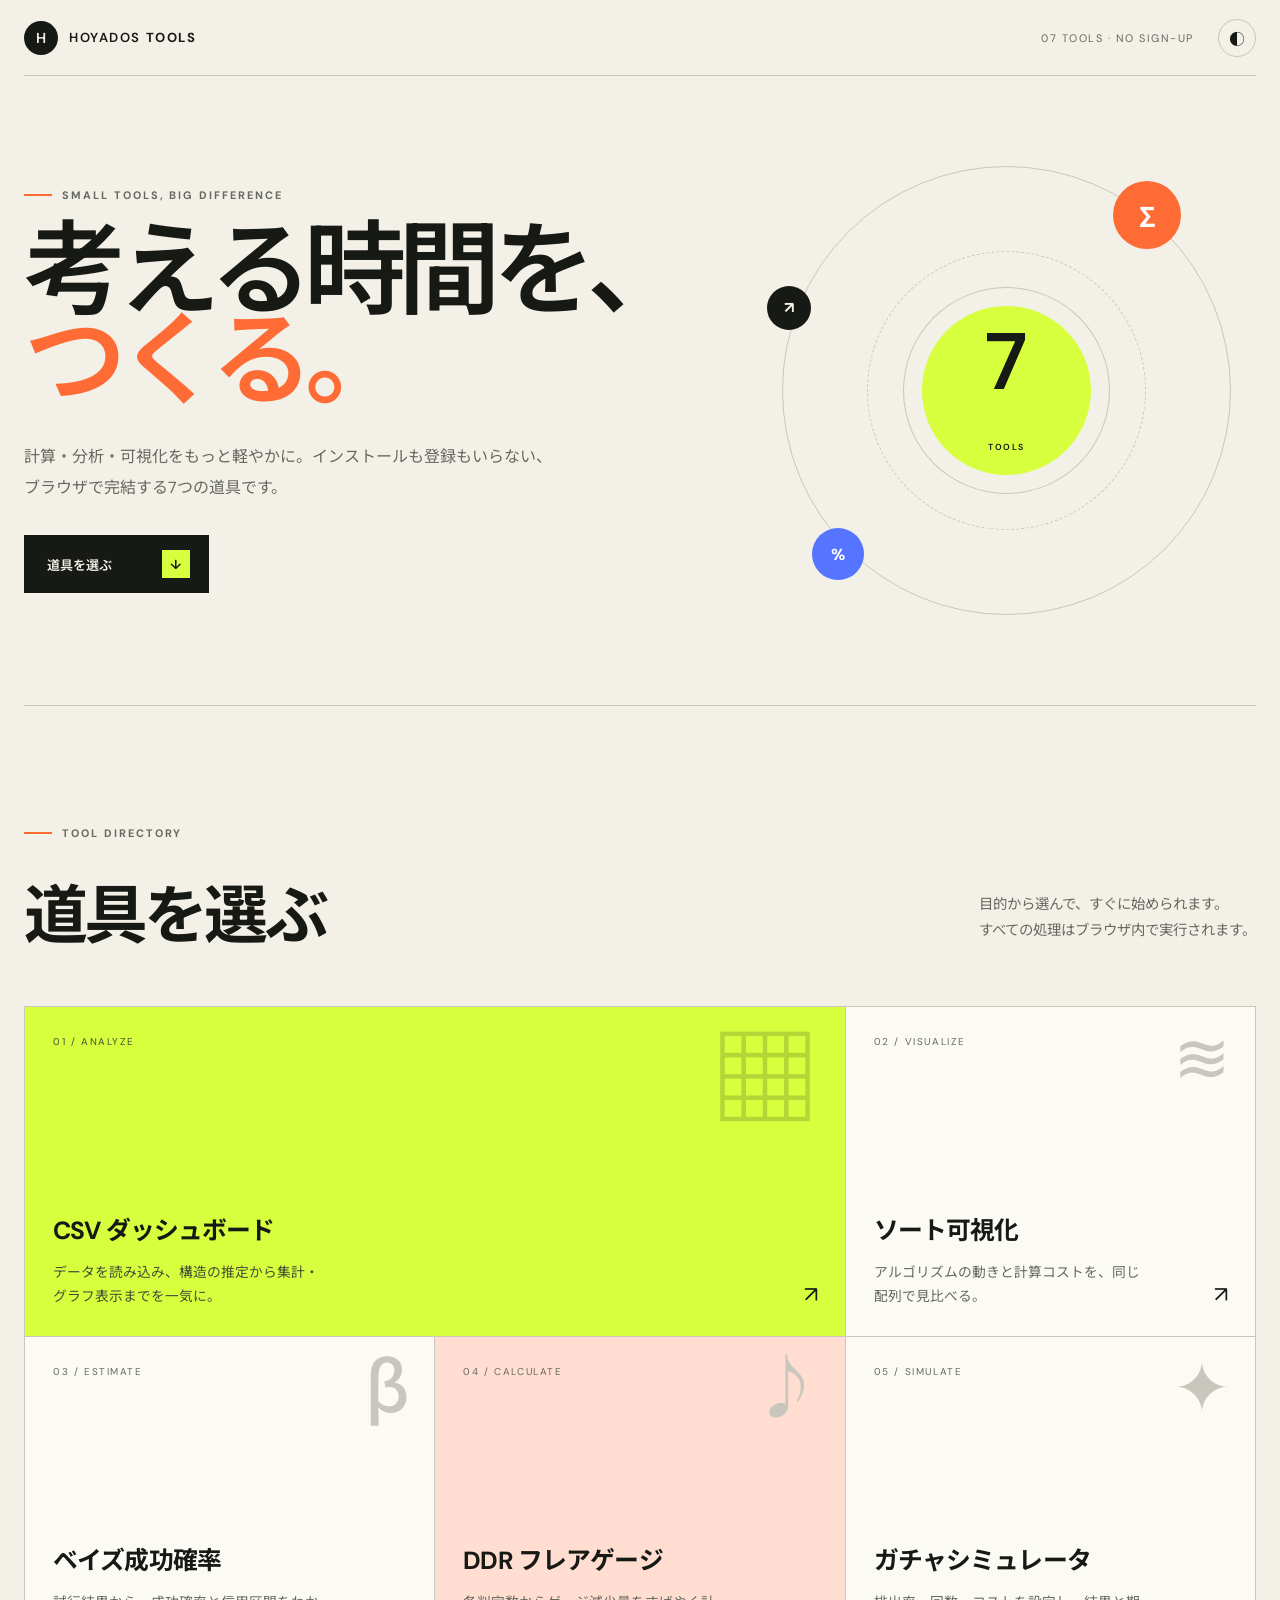
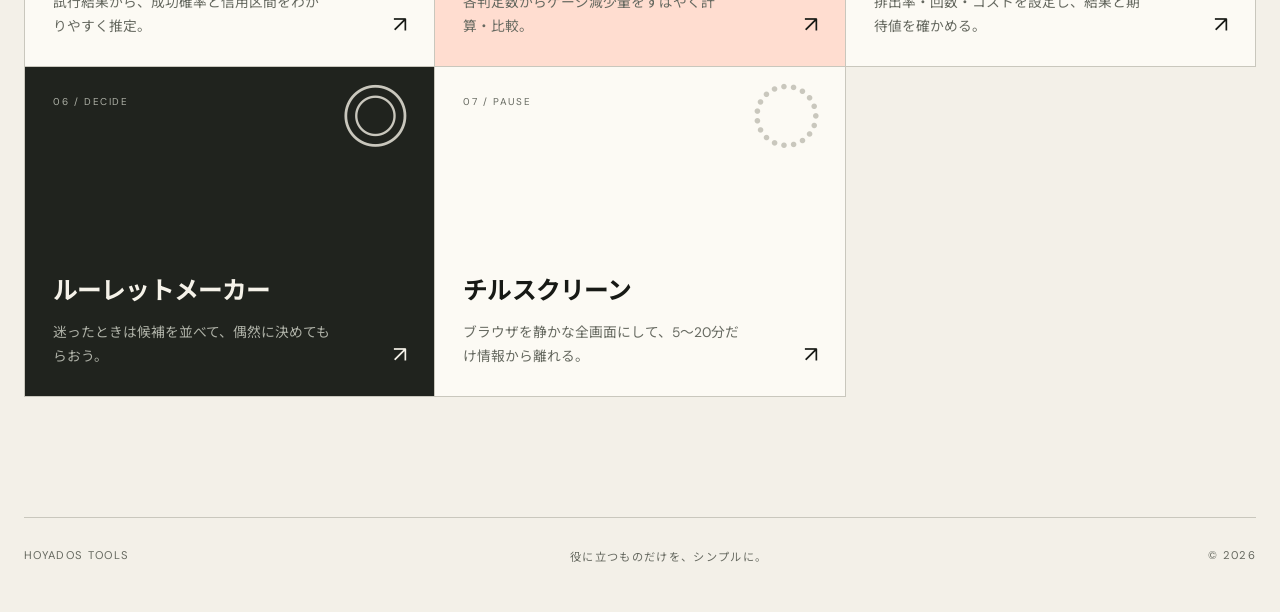
==== commit 852a9232: "Add chill screen to tool directory" ====
--- a/index.html
+++ b/index.html
@@ -14,7 +14,7 @@
       <span class="brand-mark">H</span><span>HOYADOS <b>TOOLS</b></span>
     </a>
     <div class="header-actions">
-      <span class="tool-count">06 TOOLS · NO SIGN-UP</span>
+      <span class="tool-count">07 TOOLS · NO SIGN-UP</span>
       <button class="theme-toggle" type="button" aria-label="カラーテーマを切り替える"><span aria-hidden="true">◐</span></button>
     </div>
   </header>
@@ -24,12 +24,12 @@
       <div class="hero-copy">
         <p class="eyebrow"><span></span> SMALL TOOLS, BIG DIFFERENCE</p>
         <h1 id="hero-title">考える時間を、<br><em>つくる。</em></h1>
-        <p class="hero-lead">計算・分析・可視化をもっと軽やかに。インストールも登録もいらない、ブラウザで完結する6つの道具です。</p>
+        <p class="hero-lead">計算・分析・可視化をもっと軽やかに。インストールも登録もいらない、ブラウザで完結する7つの道具です。</p>
         <a class="primary-link" href="#tools">道具を選ぶ <span>↓</span></a>
       </div>
       <div class="hero-orbit" aria-hidden="true">
         <div class="orbit-ring ring-one"></div><div class="orbit-ring ring-two"></div>
-        <div class="orbit-core">6<small>TOOLS</small></div>
+        <div class="orbit-core">7<small>TOOLS</small></div>
         <span class="orbit-dot dot-one">Σ</span><span class="orbit-dot dot-two">%</span><span class="orbit-dot dot-three">↗</span>
       </div>
     </section>
@@ -64,6 +64,10 @@
           <span class="card-number">06 / DECIDE</span><span class="card-icon">◎</span>
           <div><h3>ルーレットメーカー</h3><p>迷ったときは候補を並べて、偶然に決めてもらおう。</p></div><span class="card-arrow">↗</span>
         </a>
+        <a class="tool-card" href="chill_screen.html">
+          <span class="card-number">07 / PAUSE</span><span class="card-icon">◌</span>
+          <div><h3>チルスクリーン</h3><p>ブラウザを静かな全画面にして、5〜20分だけ情報から離れる。</p></div><span class="card-arrow">↗</span>
+        </a>
       </div>
     </section>
   </main>
--- a/site.css
+++ b/site.css
@@ -11,3 +11,33 @@
 @media(max-width:900px){.home-hero{grid-template-columns:1fr;min-height:auto;padding:100px 0}.hero-orbit{display:none}.tool-grid{grid-template-columns:repeat(2,1fr)}.tool-card.featured{grid-column:span 2}.section-heading{align-items:start;gap:30px;flex-direction:column}.tools-section{padding:80px 0}.home-hero h1{font-size:clamp(4rem,14vw,7rem)}}
 @media(max-width:600px){.site-header,.home-hero,.tools-section,.site-footer{width:min(100% - 28px,1400px)}.site-header{height:64px}.tool-count{display:none}.home-hero{padding:70px 0}.home-hero h1{font-size:clamp(3.6rem,18vw,5rem)}.hero-lead{font-size:.9rem}.tool-grid{grid-template-columns:1fr}.tool-card,.tool-card.featured{grid-column:auto;min-height:280px}.tools-section{padding:64px 0}.section-heading>p{margin:0}.site-footer{gap:20px;flex-wrap:wrap}.site-footer p{order:3;width:100%}body:not(.home-page){padding-top:74px!important}.all-tools-link{display:none}}
 @media(prefers-reduced-motion:reduce){html{scroll-behavior:auto}.ring-two{animation:none}*{transition:none!important}}
+
+/* Unified tool workspace -------------------------------------------------- */
+.tool-page{--tool-accent:var(--blue);--tool-soft:color-mix(in srgb,var(--tool-accent) 13%,var(--surface));--text:var(--ink);--accent:var(--tool-accent);--accent-strong:var(--tool-accent);--panel:var(--surface);--panel-strong:var(--surface);--panel-bg:var(--surface);--outline:var(--line);--soft:var(--tool-soft);background-image:linear-gradient(90deg,color-mix(in srgb,var(--line) 24%,transparent) 1px,transparent 1px),linear-gradient(color-mix(in srgb,var(--line) 24%,transparent) 1px,transparent 1px)!important;background-size:48px 48px!important;background-position:center top!important}
+.tool-page.tool-sort{--tool-accent:#5574ff}.tool-page.tool-bayes{--tool-accent:#8a62e8}.tool-page.tool-ddr{--tool-accent:#ff6b35}.tool-page.tool-gacha{--tool-accent:#d84f82}.tool-page.tool-roulette{--tool-accent:#218b76}.tool-page.tool-csv{--tool-accent:#5574ff}
+.tool-page .tool-nav{height:72px;background:color-mix(in srgb,var(--paper) 92%,transparent);padding-inline:max(24px,calc((100vw - 1400px)/2));}
+.tool-page .tool-nav::after{content:"BROWSER-BASED · PRIVATE BY DEFAULT";position:absolute;left:50%;transform:translateX(-50%);font-size:.6rem;font-weight:700;letter-spacing:.16em;color:var(--muted)}
+.tool-page .tool-hero{position:relative!important;min-height:190px;margin:0 0 24px!important;padding:34px 120px 30px 0!important;display:block!important;background:transparent!important;border:0!important;border-bottom:1px solid var(--line)!important;border-radius:0!important;box-shadow:none!important;overflow:hidden}
+.tool-page header.tool-hero{max-width:1360px;padding-left:0!important;padding-right:120px!important}
+.tool-page .tool-eyebrow{display:flex!important;align-items:center;gap:10px;margin:0 0 18px!important;color:var(--muted)!important;font-size:.65rem!important;font-weight:700;letter-spacing:.18em;line-height:1!important;text-transform:uppercase}
+.tool-page .tool-eyebrow span{width:28px;border-top:2px solid var(--tool-accent)}
+.tool-page .tool-title{position:relative;margin:0 0 12px!important;color:var(--ink)!important;font-size:clamp(2.25rem,5vw,4.7rem)!important;line-height:1!important;letter-spacing:-.06em!important;font-weight:600!important;z-index:1}
+.tool-page .tool-hero>.lead,.tool-page .tool-hero>.subtitle,.tool-page .tool-hero>.description,.tool-page .tool-hero>p:not(.tool-eyebrow){max-width:760px;color:var(--muted)!important;line-height:1.75!important}
+.tool-page .tool-hero-icon{position:absolute;right:14px;top:24px;color:color-mix(in srgb,var(--tool-accent) 23%,transparent);font-size:8rem;font-weight:600;line-height:1;transform:rotate(-8deg);pointer-events:none}
+body.tool-page>.container,body.tool-page>.shell,body.tool-page>.page,body.tool-page>header,body.tool-page>main{width:min(1360px,calc(100% - 48px))!important;max-width:1360px!important;margin:0 auto 48px!important;padding:0!important;background:transparent!important;border:0!important;border-radius:0!important;box-shadow:none!important;backdrop-filter:none!important}
+.tool-page>.page{display:grid;gap:16px}.tool-page>.page>.panel:first-child{padding:0!important;background:transparent!important;border:0!important;box-shadow:none!important}
+.tool-page main:not(.shell):not(.page){display:grid;gap:16px!important}
+.tool-page .layout{gap:18px!important}
+.tool-page .panel,.tool-page .card,.tool-page .section,.tool-page .controls,.tool-page .actions,.tool-page .algorithms,.tool-page .legend,.tool-page .info-card,.tool-page .summary-card,.tool-page .array-card{background:var(--surface)!important;border:1px solid var(--line)!important;border-radius:0!important;box-shadow:none!important}
+.tool-page .panel,.tool-page .card,.tool-page .section{padding:22px!important}.tool-page .section{margin-top:16px!important}
+.tool-page h2:not(.tool-title),.tool-page h3{letter-spacing:-.025em;color:var(--ink)}
+.tool-page h2:not(.tool-title){font-size:1.25rem!important}.tool-page h2:not(.tool-title)::before{content:"";display:inline-block;width:8px;height:8px;margin-right:10px;background:var(--tool-accent);vertical-align:.12em}
+.tool-page input:not([type="checkbox"]):not([type="radio"]):not([type="range"]),.tool-page select,.tool-page textarea{border:1px solid var(--line)!important;border-radius:0!important;background:var(--paper)!important;color:var(--ink)!important;box-shadow:none!important}
+.tool-page input:focus,.tool-page select:focus,.tool-page textarea:focus{outline:2px solid var(--tool-accent)!important;outline-offset:1px;border-color:var(--tool-accent)!important}
+.tool-page button:not(.theme-toggle){border:1px solid var(--ink)!important;border-radius:0!important;background:var(--ink)!important;color:var(--paper)!important;font-weight:700;box-shadow:inset 0 0 0 0 var(--acid);transition:transform .15s,box-shadow .2s,color .2s!important}
+.tool-page button:not(.theme-toggle):hover:not(:disabled){box-shadow:inset 30rem 0 0 0 var(--acid);color:#171915!important;filter:none!important}
+.tool-page button.secondary,.tool-page button.muted-button{background:transparent!important;color:var(--ink)!important;border-color:var(--line)!important}
+.tool-page table,.tool-page .chart-wrapper,.tool-page .chart-container,.tool-page .bars,.tool-page .track,.tool-page .stat,.tool-page .history-item,.tool-page #sequenceDisplay,.tool-page .metrics span{border-radius:0!important;border-color:var(--line)!important;background-color:var(--paper)!important}
+.tool-page th{background:var(--tool-soft)!important;color:var(--muted)!important}.tool-page td{border-color:var(--line)!important}
+.tool-page .pill,.tool-page .meta,.tool-page .result-box{border-radius:0!important}.tool-page .fill{background:var(--tool-accent)!important}.tool-page .pointer{border-top-color:var(--orange)!important}
+@media(max-width:760px){.tool-page .tool-nav::after{display:none}body.tool-page>.container,body.tool-page>.shell,body.tool-page>.page,body.tool-page>header,body.tool-page>main{width:min(100% - 28px,1360px)!important}.tool-page .tool-hero{min-height:160px;padding:28px 64px 22px 0!important}.tool-page .tool-title{font-size:clamp(2rem,10vw,3.2rem)!important}.tool-page .tool-hero-icon{right:0;top:35px;font-size:5rem}.tool-page .panel,.tool-page .card,.tool-page .section{padding:16px!important}}
